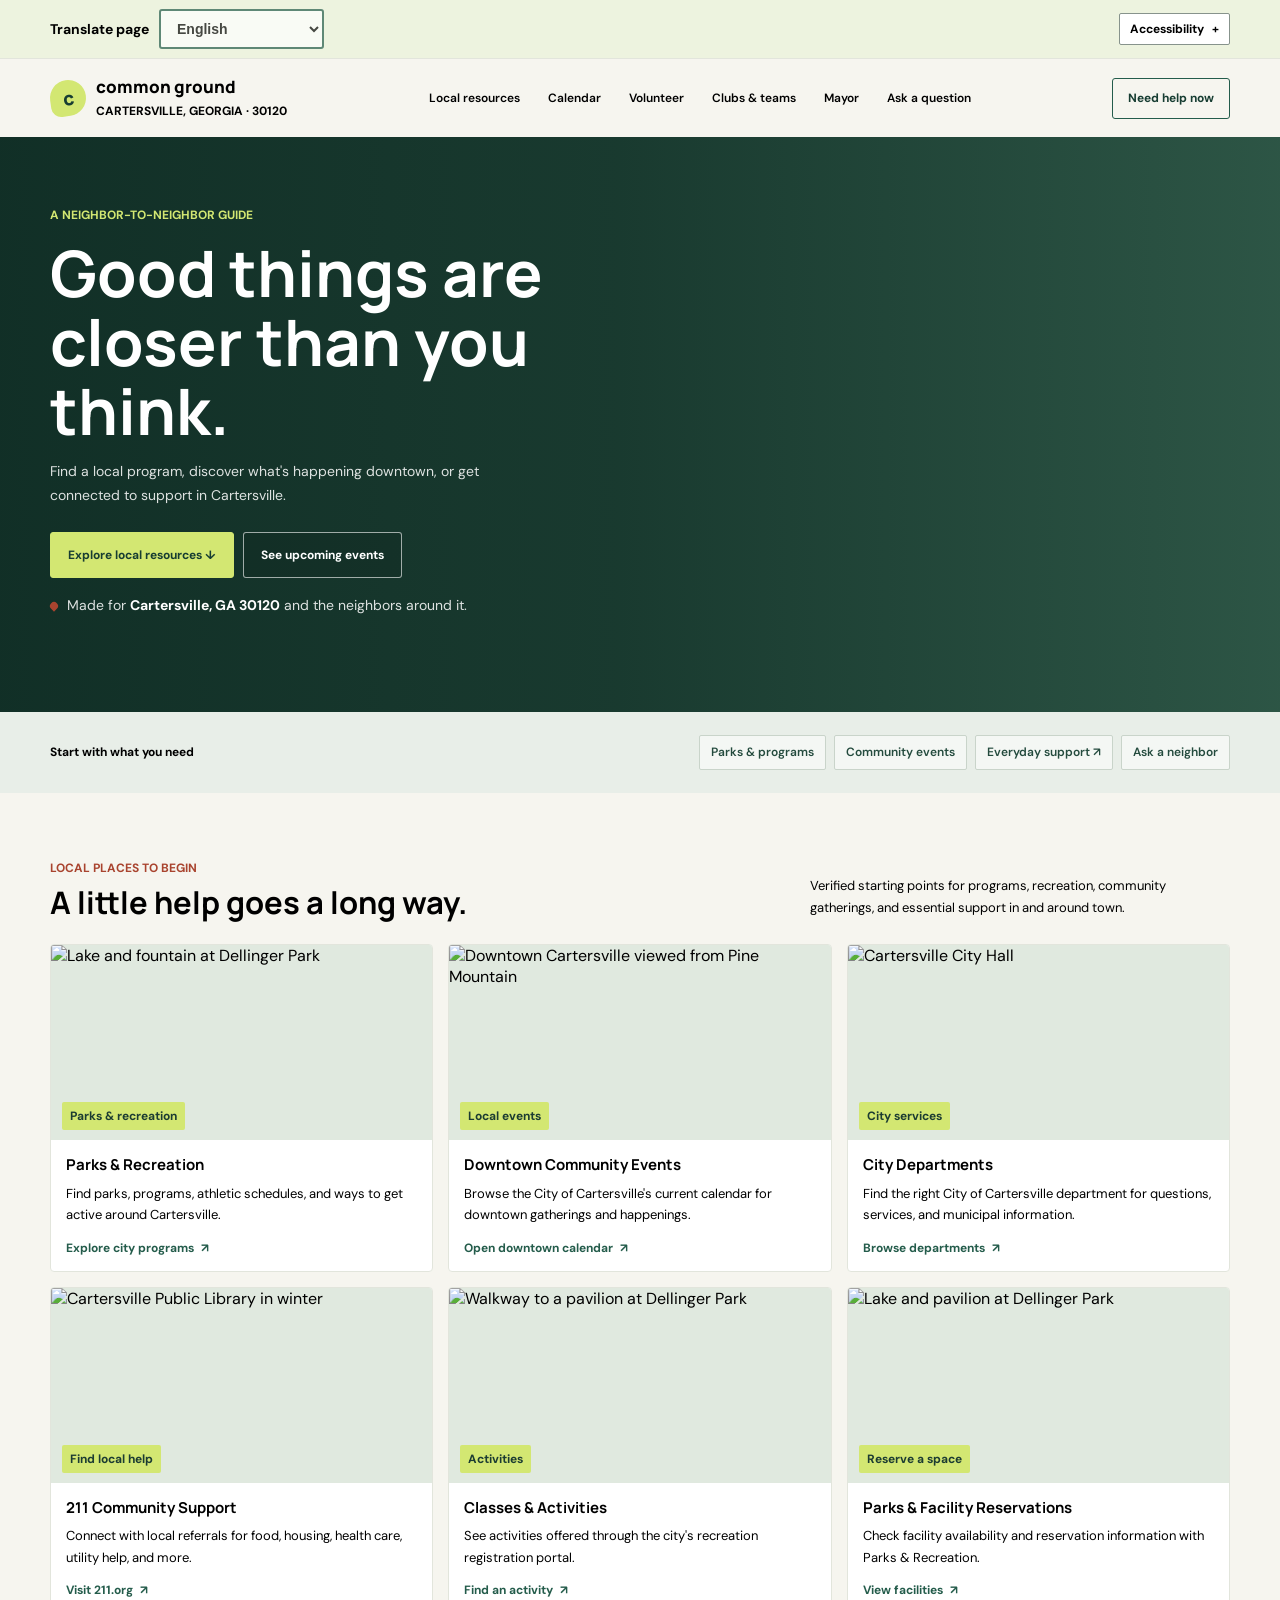
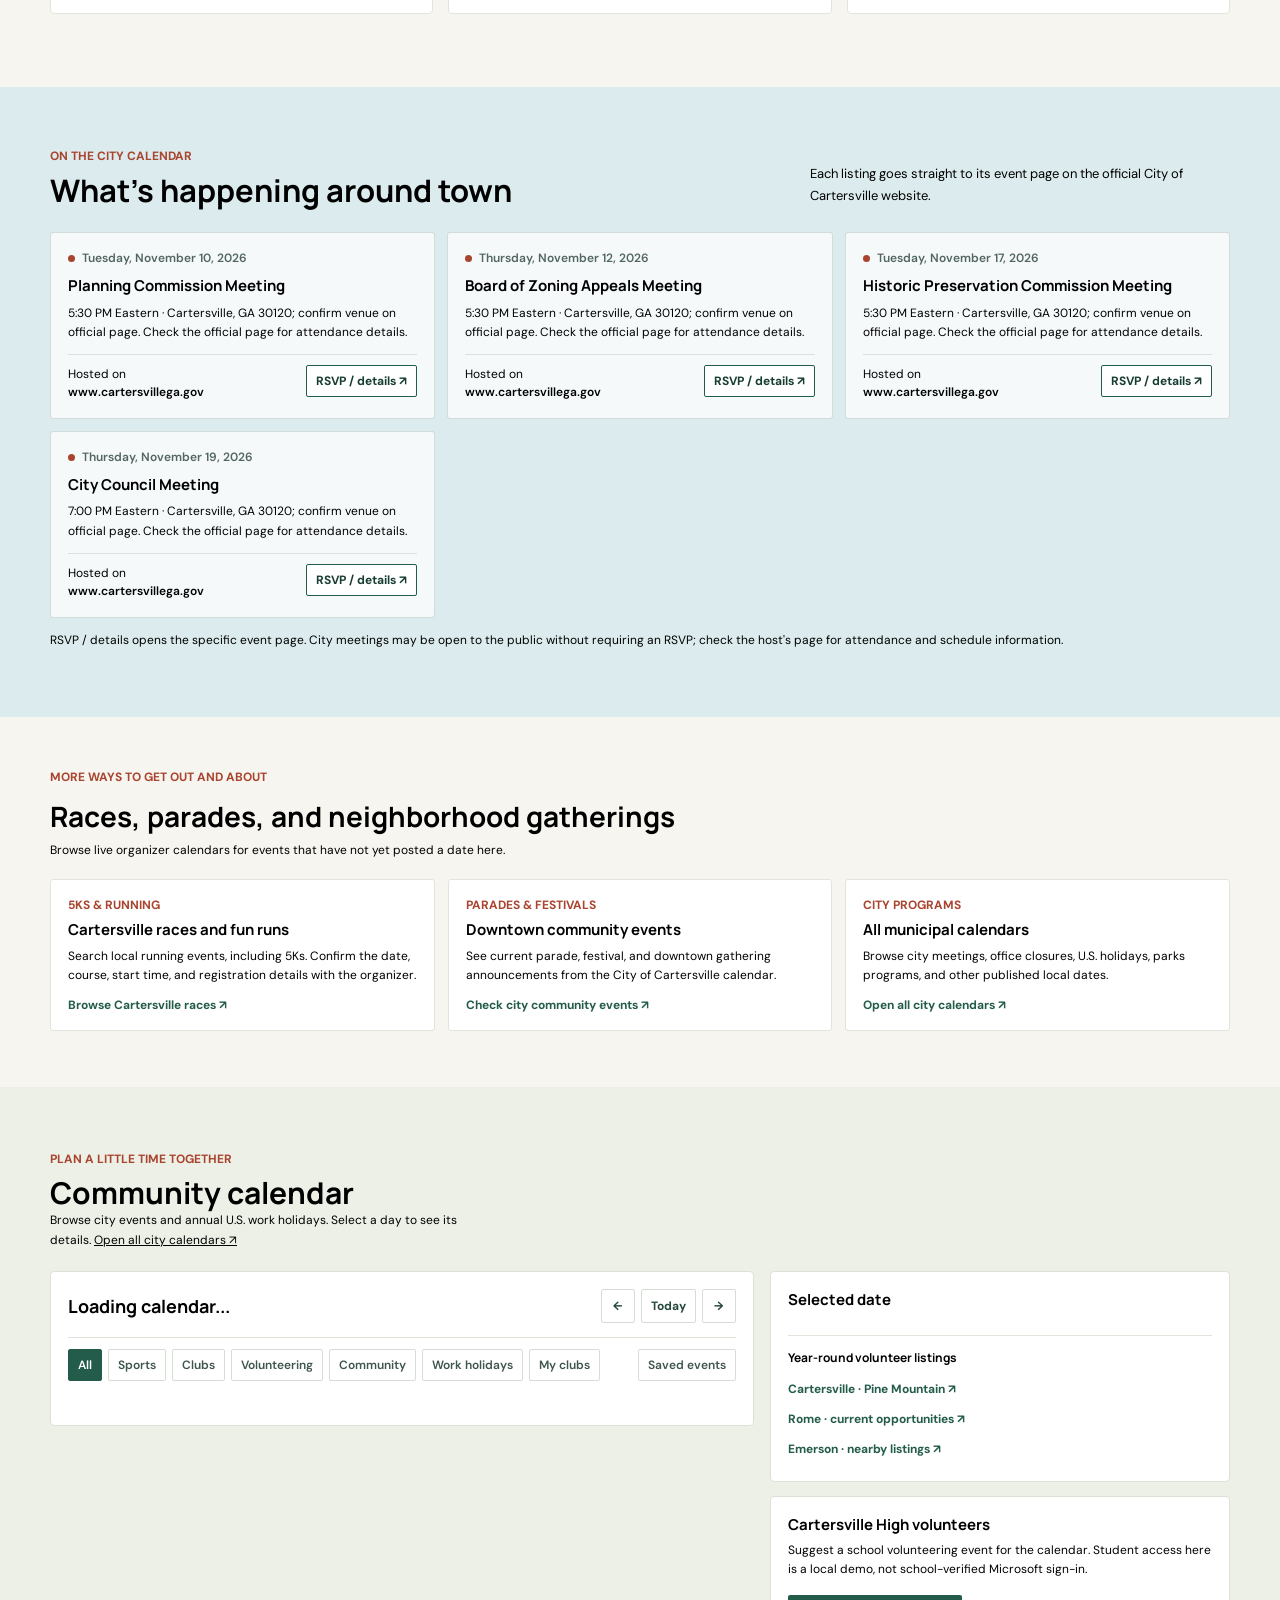
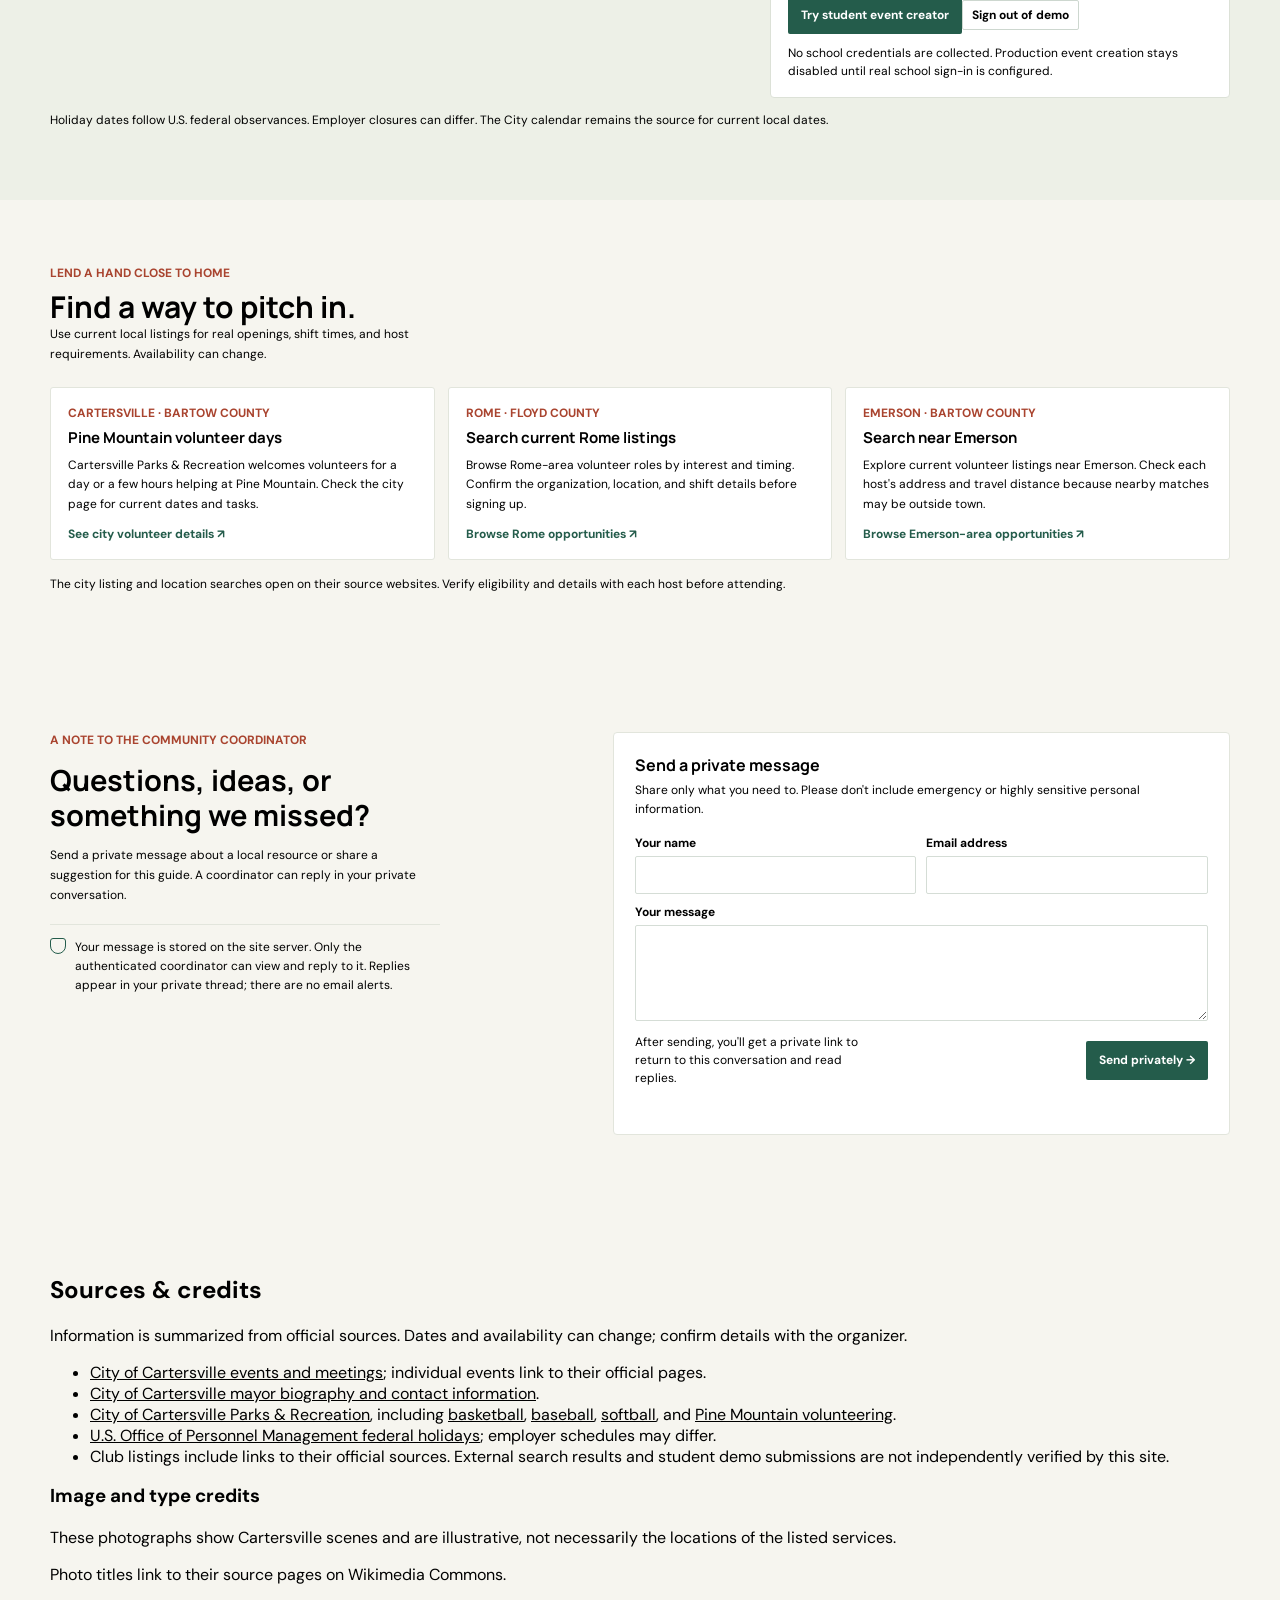
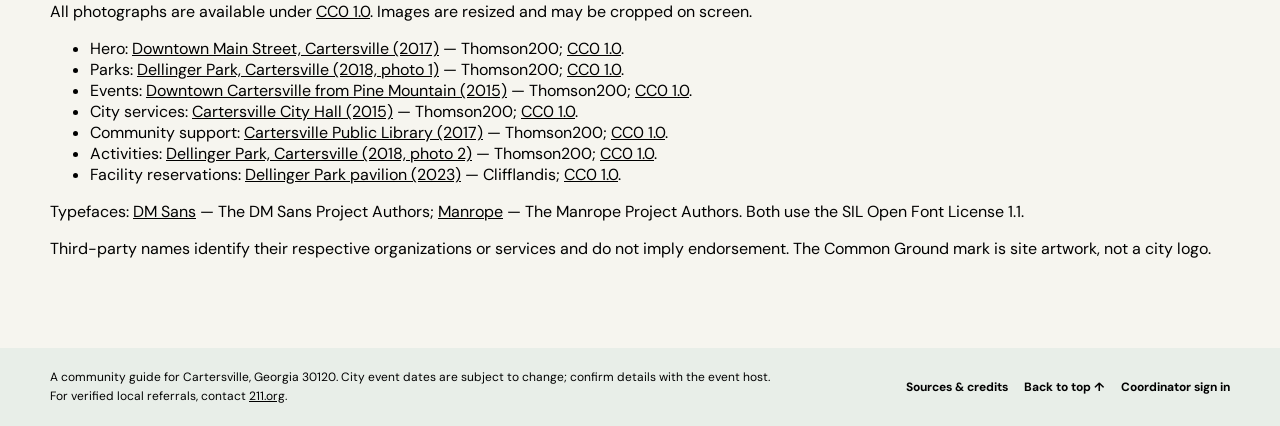
==== public/index.html @ 574673c5 "uploaded all initial project files" ====
<!doctype html>
<html lang="en">
<head>
  <meta charset="utf-8">
  <meta name="viewport" content="width=device-width, initial-scale=1">
  <meta name="theme-color" content="#f6f5ef">
  <meta name="description" content="A neighbor-to-neighbor guide to events, parks, programs, and community support in Cartersville, Georgia.">
  <title>Common Ground | Cartersville, Georgia</title>
  <link rel="preconnect" href="https://fonts.googleapis.com">
  <link rel="preconnect" href="https://fonts.gstatic.com" crossorigin>
  <link href="https://fonts.googleapis.com/css2?family=DM+Sans:wght@400;500;600;700&family=Manrope:wght@400;500;600;700;800&display=swap" rel="stylesheet">
  <style>
    :root{--ink:#000;--muted:#000;--paper:#f6f5ef;--white:#fff;--line:#e2e5dc;--green:#245c4b;--green-dark:#173d32;--lime:#d3e772;--coral:#a9442f;--blue:#dcebed;--body:"DM Sans",sans-serif;--display:"Manrope",sans-serif;--content:1180px;color:var(--ink);background:var(--paper);font-family:var(--body);font-synthesis:none;text-rendering:optimizeLegibility}
    *,*::before,*::after{box-sizing:border-box}html{scroll-behavior:smooth}body{min-width:320px;margin:0}button,input,textarea{font:inherit}a{color:inherit}button:focus-visible,a:focus-visible,input:focus-visible,textarea:focus-visible{outline:3px solid var(--coral);outline-offset:3px}.wrap{width:min(var(--content),calc(100% - 48px));margin-inline:auto}.skip{position:absolute;z-index:20;top:8px;left:8px;padding:10px 14px;transform:translateY(-160%);background:#fff}.skip:focus{transform:translateY(0)}
    .site-header{position:relative;z-index:5;background:var(--paper)}.header-inner{display:flex;align-items:center;justify-content:space-between;min-height:78px;gap:26px}.brand{display:inline-flex;align-items:center;gap:10px;text-decoration:none;flex:0 0 auto}.brand-mark{display:grid;width:36px;aspect-ratio:1;place-items:center;border-radius:50% 50% 50% 10px;color:var(--green-dark);background:var(--lime);font-family:var(--display);font-size:19px;font-weight:800;transform:rotate(-8deg)}.brand-name{font-family:var(--display);font-size:17px;font-weight:800;line-height:1}.brand-place{display:block;margin-top:5px;color:var(--muted);font-size:10px;font-weight:700;letter-spacing:.08em;text-transform:uppercase}.main-nav{display:flex;align-items:center;gap:28px}.main-nav a{font-size:12px;font-weight:600;text-decoration:none}.main-nav a:hover{color:var(--green)}.header-action{display:inline-flex;align-items:center;justify-content:center;min-height:41px;padding:0 15px;border:1px solid var(--green);border-radius:3px;color:var(--green-dark);font-size:11px;font-weight:700;text-decoration:none;white-space:nowrap}.header-action:hover{color:white;background:var(--green)}.menu-toggle{display:none}
    .utility-bar{position:relative;z-index:8;border-bottom:1px solid var(--line);background:#fff}.utility-inner{display:flex;align-items:center;justify-content:flex-end;gap:16px;min-height:44px}.language-picker{display:flex;align-items:center;gap:8px;color:var(--ink);font-size:12px;font-weight:700}.language-picker select{min-height:32px;padding:0 9px;border:1px solid #87938c;border-radius:2px;color:var(--ink);background:#fff;font-size:12px}.language-status{position:absolute;width:1px;height:1px;padding:0;margin:-1px;overflow:hidden;clip:rect(0,0,0,0);white-space:nowrap;border:0}.accessibility-menu{position:relative}.accessibility-menu summary{display:flex;min-height:32px;align-items:center;padding:0 10px;border:1px solid #87938c;border-radius:2px;color:var(--ink);background:#fff;font-size:12px;font-weight:700;cursor:pointer;list-style:none}.accessibility-menu summary::-webkit-details-marker{display:none}.accessibility-menu summary::after{margin-left:8px;content:"+"}.accessibility-menu[open] summary::after{content:"−"}.accessibility-panel{position:absolute;top:calc(100% + 7px);right:0;z-index:10;width:min(290px,calc(100vw - 36px));padding:14px;border:1px solid #7d8981;border-radius:3px;background:#fff;box-shadow:0 10px 24px rgba(0,0,0,.18)}.accessibility-panel h2{margin:0 0 10px;font-family:var(--display);font-size:16px}.accessibility-panel label{display:flex;align-items:center;gap:9px;padding:8px 0;color:#000;font-size:13px}.accessibility-panel input{width:18px;height:18px;accent-color:var(--green)}.accessibility-reset{min-height:34px;margin-top:8px;padding:0 10px;border:1px solid var(--green);border-radius:2px;color:var(--green-dark);background:#fff;font-size:12px;font-weight:700;cursor:pointer}.utility-status{margin:8px 0 0;color:#000;font-size:11px}
    .hero{position:relative;display:flex;align-items:center;min-height:530px;overflow:hidden;color:white;background:#315b4a url("/images/downtown.jpg") center 47%/cover}.hero::before{position:absolute;inset:0;background:linear-gradient(90deg,rgba(14,43,35,.91),rgba(14,43,35,.69) 48%,rgba(14,43,35,.12));content:""}.hero-inner{position:relative;z-index:1;width:min(var(--content),calc(100% - 48px));margin-inline:auto;padding-block:70px}.hero-copy{max-width:660px;animation:rise .7s ease-out both}.eyebrow{margin:0 0 15px;color:var(--coral);font-size:10px;font-weight:700;letter-spacing:.13em;text-transform:uppercase}.hero .eyebrow{color:var(--lime)}h1,h2,h3,p{margin-top:0}.hero h1{max-width:640px;margin-bottom:15px;font-family:var(--display);font-size:clamp(42px,5vw,64px);font-weight:700;line-height:1.08}.hero-copy>p:not(.eyebrow){max-width:490px;margin-bottom:24px;color:rgba(255,255,255,.86);font-size:14px;line-height:1.7}.hero-actions{display:flex;flex-wrap:wrap;gap:9px}.hero-link{display:inline-flex;align-items:center;justify-content:center;min-height:46px;padding:0 17px;border:1px solid var(--lime);border-radius:3px;color:var(--green-dark);background:var(--lime);font-size:11px;font-weight:700;text-decoration:none}.hero-link:hover{background:#e0f294}.hero-link.secondary{border-color:rgba(255,255,255,.6);color:white;background:rgba(0,0,0,.08)}.hero-link.secondary:hover{background:rgba(255,255,255,.14)}.hero-location{display:flex;align-items:center;gap:9px;margin:16px 0 0;color:rgba(255,255,255,.8);font-size:10px}.hero-location strong{color:white}.pin{width:8px;height:8px;border-radius:50% 50% 50% 0;background:var(--coral);transform:rotate(-45deg)}
    .quick{padding-block:23px;background:#e8eee8}.quick-inner{display:flex;align-items:center;justify-content:space-between;gap:18px}.quick-label{margin:0;color:#3a5149;font-size:11px;font-weight:700}.quick-links{display:flex;flex-wrap:wrap;gap:8px}.quick-links a{display:inline-flex;align-items:center;min-height:35px;padding:0 11px;border:1px solid #c9d4ca;border-radius:2px;color:#244b3e;background:rgba(255,255,255,.54);font-size:10px;font-weight:600;text-decoration:none}.quick-links a:hover{border-color:var(--green);background:white}
    .section{padding-block:67px 73px;scroll-margin-top:20px}.section-heading{display:flex;align-items:end;justify-content:space-between;gap:22px;margin-bottom:23px}.section-heading .eyebrow{margin-bottom:8px}.section-heading h2{margin-bottom:0;font-family:var(--display);font-size:31px;font-weight:700;line-height:1.2}.section-intro{max-width:420px;margin:0 0 2px;color:var(--muted);font-size:11px;line-height:1.7}.resource-grid{display:grid;grid-template-columns:repeat(3,minmax(0,1fr));gap:15px}.resource-card{display:flex;min-width:0;flex-direction:column;overflow:hidden;border:1px solid var(--line);border-radius:4px;background:white;animation:rise .42s ease-out both;transition:transform .18s ease,box-shadow .18s ease}.resource-card:hover{transform:translateY(-3px);box-shadow:0 10px 24px rgba(29,53,44,.08)}.card-image{position:relative;aspect-ratio:1.95;overflow:hidden;background:#e0e9df}.card-image img{display:block;width:100%;height:100%;object-fit:cover;transition:transform .35s ease}.resource-card:hover .card-image img{transform:scale(1.035)}.category{position:absolute;bottom:10px;left:11px;padding:6px 8px;border-radius:2px;color:#1c3c32;background:var(--lime);font-size:9px;font-weight:700}.card-body{display:flex;flex:1;flex-direction:column;padding:15px}.card-title{margin:0 0 7px;font-family:var(--display);font-size:15px;font-weight:700;line-height:1.35}.card-description{min-height:39px;margin:0 0 14px;color:#5b6b64;font-size:10px;line-height:1.65}.card-link{display:inline-flex;align-items:center;gap:7px;align-self:flex-start;margin-top:auto;padding:0;border:0;color:var(--green);background:transparent;font-size:10px;font-weight:700;text-decoration:none;cursor:pointer}.card-link:hover{color:var(--coral);text-decoration:underline}
    .events{padding-block:61px 67px;background:var(--blue);scroll-margin-top:20px}.event-list{display:grid;grid-template-columns:repeat(3,minmax(0,1fr));gap:12px}.event-card{display:flex;min-width:0;flex-direction:column;padding:17px;border:1px solid rgba(32,71,59,.16);border-radius:3px;background:rgba(255,255,255,.7)}.event-date{display:flex;align-items:center;gap:7px;margin-bottom:10px;color:#52665f;font-size:9px;font-weight:600}.event-date::before{width:7px;height:7px;flex:0 0 7px;border-radius:50%;background:var(--coral);content:""}.event-title{margin:0 0 7px;font-family:var(--display);font-size:15px;font-weight:700;line-height:1.35}.event-description{min-height:34px;margin:0 0 12px;color:#5b6b64;font-size:10px;line-height:1.6}.event-action{display:flex;align-items:flex-start;justify-content:space-between;gap:8px;margin-top:auto;padding-top:10px;border-top:1px solid rgba(32,71,59,.13)}.event-host{min-width:0;overflow-wrap:anywhere;color:#62726c;font-size:8px;line-height:1.5}.event-host strong{display:block;color:#455a51;font-size:9px;font-weight:600}.rsvp-link{display:inline-flex;align-items:center;justify-content:center;min-height:32px;flex:0 0 auto;padding:0 9px;border:1px solid var(--green);border-radius:2px;color:var(--green-dark);background:white;font-size:9px;font-weight:700;text-decoration:none}.rsvp-link:hover{color:white;background:var(--green)}.event-note{margin:13px 0 0;color:#556b63;font-size:9px;line-height:1.6}
    .connect{padding-block:66px 72px;scroll-margin-top:20px}.connect-inner{display:grid;grid-template-columns:.9fr 1.1fr;gap:58px;align-items:start}.connect-heading h2{max-width:410px;margin:0 0 12px;font-family:var(--display);font-size:29px;line-height:1.2}.connect-heading>p:not(.eyebrow){max-width:390px;margin-bottom:18px;color:var(--muted);font-size:11px;line-height:1.7}.privacy-note{display:flex;align-items:flex-start;gap:9px;max-width:390px;padding-top:13px;border-top:1px solid var(--line);color:#53665e;font-size:9px;line-height:1.6}.privacy-mark{width:16px;height:16px;flex:0 0 16px;border:1.5px solid var(--green);border-radius:3px 3px 8px 8px}.contact-panel{padding:21px;border:1px solid var(--line);border-radius:4px;background:white}.contact-panel h3{margin-bottom:5px;font-family:var(--display);font-size:16px}.panel-intro{margin-bottom:16px;color:var(--muted);font-size:10px;line-height:1.6}.form-grid{display:grid;grid-template-columns:1fr 1fr;gap:10px}.field{display:grid;gap:5px;min-width:0}.field.full{grid-column:1/-1}.field label{color:#3c5149;font-size:9px;font-weight:700}.field input,.field textarea{width:100%;min-width:0;border:1px solid #d5ddd6;border-radius:2px;color:var(--ink);background:white;font-size:11px}.field input{min-height:38px;padding:0 9px}.field textarea{min-height:96px;padding:9px;resize:vertical}.form-bottom{display:flex;align-items:center;justify-content:space-between;gap:11px;margin-top:12px}.form-small{max-width:240px;margin:0;color:var(--muted);font-size:8px;line-height:1.5}.submit-button{display:inline-flex;align-items:center;justify-content:center;min-height:39px;padding:0 13px;border:0;border-radius:2px;color:white;background:var(--green);font-size:10px;font-weight:700;cursor:pointer}.submit-button:hover{background:var(--green-dark)}.submit-button:disabled{cursor:wait;opacity:.65}.form-status{min-height:17px;margin:9px 0 0;color:var(--green-dark);font-size:10px;line-height:1.5}.form-status.error{color:#a3392b}.honeypot{position:absolute;left:-10000px;width:1px;height:1px;overflow:hidden}.thread-panel{margin-top:14px;padding-top:12px;border-top:1px solid var(--line)}.thread-panel h4{margin:0 0 9px;font-family:var(--display);font-size:12px}.thread-messages{display:grid;gap:7px;max-height:230px;overflow:auto;margin-bottom:10px}.thread-message{padding:8px 9px;border-radius:3px;color:#30453c;background:#f1f4ec;font-size:10px;line-height:1.6;white-space:pre-wrap;overflow-wrap:anywhere}.thread-message.coordinator{background:#e6f0f0}.thread-message strong{display:block;margin-bottom:2px;font-size:8px}.thread-reply-form{display:grid;grid-template-columns:1fr auto;gap:7px}.thread-reply-form textarea{min-height:49px;padding:8px;border:1px solid #d5ddd6;border-radius:2px;font-size:10px;resize:vertical}.thread-reply-form button,.inbox-reply button{padding:0 11px;border:0;border-radius:2px;color:white;background:var(--green);font-size:9px;font-weight:700;cursor:pointer}.thread-hint{margin:6px 0 0;color:var(--muted);font-size:8px;line-height:1.5}
    .site-footer{padding-block:20px;background:#e8eee8}.footer-inner{display:flex;align-items:center;justify-content:space-between;gap:18px}.footer-note{margin:0;color:#63716b;font-size:8px;line-height:1.6}.footer-links{display:flex;gap:16px;white-space:nowrap}.footer-links button,.footer-links a{padding:0;border:0;color:#455a51;background:transparent;font-size:9px;font-weight:700;text-decoration:none;cursor:pointer}.footer-links button:hover,.footer-links a:hover{text-decoration:underline}
    dialog{width:min(440px,calc(100% - 32px));padding:0;border:1px solid var(--line);border-radius:4px;color:var(--ink);background:white;box-shadow:0 18px 60px rgba(13,36,29,.28)}dialog::backdrop{background:rgba(17,35,29,.62)}.dialog-inner{padding:21px}.dialog-head{display:flex;justify-content:space-between;gap:14px;margin-bottom:17px}.dialog-head h2{margin:0;font-family:var(--display);font-size:19px}.dialog-close{width:33px;height:33px;border:1px solid var(--line);border-radius:2px;color:var(--ink);background:white;font-size:18px;cursor:pointer}.inbox-note{color:var(--muted);font-size:9px;line-height:1.6}.inbox-list{display:grid;gap:9px;max-height:55vh;overflow:auto}.inbox-item{padding:11px;border:1px solid var(--line);border-radius:3px}.inbox-item h3{margin:0 0 3px;font-family:var(--display);font-size:12px}.inbox-email,.inbox-date{margin:0 0 7px;color:var(--muted);font-size:8px}.inbox-thread{display:grid;gap:5px;margin:8px 0}.inbox-reply{display:grid;gap:7px}.inbox-reply textarea{min-height:54px;padding:7px;border:1px solid #d5ddd6;border-radius:2px;font-size:10px;resize:vertical}.inbox-reply button{justify-self:start;min-height:30px}.inbox-empty{color:var(--muted);font-size:10px}.coordinator-explainer{margin:0 0 12px;color:var(--muted);font-size:9px;line-height:1.6}
    @keyframes rise{from{opacity:0;transform:translateY(12px)}to{opacity:1;transform:translateY(0)}}@media(prefers-reduced-motion:reduce){*,*::before,*::after{scroll-behavior:auto!important;animation-duration:.01ms!important;animation-iteration-count:1!important;transition-duration:.01ms!important}}
    @media(max-width:850px){.header-inner{position:relative;gap:10px}.menu-toggle{display:inline-flex;align-items:center;justify-content:center;width:38px;height:38px;border:1px solid var(--line);border-radius:3px;color:var(--ink);background:transparent;font-size:20px;cursor:pointer}.main-nav{position:absolute;z-index:6;top:78px;right:0;left:auto;display:none;width:min(340px,calc(100vw - 48px));align-items:stretch;flex-direction:column;gap:0;padding:8px 14px;border:1px solid var(--line);background:var(--paper);box-shadow:0 12px 15px rgba(28,48,44,.12)}.main-nav.is-open{display:flex}.main-nav a{padding:10px 3px;border-bottom:1px solid var(--line);font-size:12px}.resource-grid{grid-template-columns:repeat(2,minmax(0,1fr))}.event-list{grid-template-columns:1fr}.event-description{min-height:0}.connect-inner{gap:32px}}
    @media(max-width:650px){.main-nav{width:auto}}
    .hero-link,.submit-button{font-size:12px}
    @media(max-width:650px){.wrap,.hero-inner{width:min(100% - 36px,var(--content))}.header-inner{min-height:68px;gap:10px}.header-action{min-height:37px;padding-inline:9px;font-size:9px}.menu-toggle{display:inline-flex;align-items:center;justify-content:center;width:38px;height:38px;border:1px solid var(--line);border-radius:3px;color:var(--ink);background:transparent;font-size:18px;cursor:pointer}.main-nav{position:absolute;top:68px;right:0;left:0;display:none;align-items:stretch;gap:0;padding:7px 18px 14px;border-top:1px solid var(--line);background:var(--paper);box-shadow:0 12px 15px rgba(28,48,44,.08)}.main-nav.is-open{display:flex;flex-direction:column}.main-nav a{padding:12px 3px;border-bottom:1px solid var(--line)}.hero{min-height:530px;background-position:58% center}.hero-inner{padding-block:58px}.hero h1{font-size:45px}.hero-copy>p:not(.eyebrow){font-size:12px}.quick-inner{align-items:flex-start;flex-direction:column;gap:11px}.quick-links{gap:6px}.quick-links a{min-height:32px;padding-inline:8px;font-size:9px}.section{padding-block:50px 55px}.section-heading{align-items:flex-start;flex-direction:column;gap:9px}.section-heading h2{font-size:28px}.resource-grid{grid-template-columns:1fr;gap:11px}.card-image{aspect-ratio:2.2}.card-description{min-height:0}.events{padding-block:48px 52px}.connect-inner{grid-template-columns:1fr;gap:23px}.connect-heading h2{font-size:26px}.contact-panel{padding:16px}.footer-inner{align-items:flex-start;flex-direction:column}}
    @media(max-width:390px){.hero h1{font-size:39px}.hero-link{min-height:42px;padding-inline:12px;font-size:10px}.form-grid{grid-template-columns:1fr}.field.full{grid-column:auto}.form-bottom{align-items:flex-start;flex-direction:column}.submit-button{align-self:flex-end}}
    *{letter-spacing:0!important}html{-webkit-text-size-adjust:100%;text-size-adjust:100%}body{overflow-wrap:break-word}.skip:focus-visible{outline:3px solid var(--lime);outline-offset:2px}.menu-toggle{touch-action:manipulation}.calendar-day,.club-filter,.calendar-filter,.favorite-club,.rsvp-link,.submit-button{touch-action:manipulation}
    button:focus-visible,a:focus-visible,input:focus-visible,textarea:focus-visible{outline:2px solid #fff;outline-offset:2px;box-shadow:0 0 0 5px var(--green-dark)}
    .hero h1{font-size:64px}
    .section-intro{font-size:12px}
    .card-description,.event-description{font-size:11px}
    .card-link{font-size:11px}
    .category,.event-date{font-size:10px}
    .event-host{font-size:10px}
    .event-host strong{font-size:10px}
    .rsvp-link{font-size:10px}
    .event-note{font-size:10px}
    .connect-heading>p:not(.eyebrow){font-size:12px}
    .privacy-note,.panel-intro{font-size:11px}
    .field label{font-size:11px}
    .field input,.field textarea,.thread-reply-form textarea{font-size:12px}
    .form-small,.thread-hint,.inbox-note{font-size:10px}
    .form-status,.thread-message{font-size:11px}
    .thread-message strong{font-size:10px}
    .footer-note,.footer-links button,.footer-links a{font-size:10px}
    .inbox-email,.inbox-date{font-size:10px}
    @media(max-width:650px){.hero h1{font-size:45px}}
    @media(max-width:390px){.hero h1{font-size:39px}}
    @media(max-width:360px){.header-inner{gap:4px}.brand{gap:6px}.brand-name{font-size:14px}.brand-place{display:none}.header-action{width:38px;min-height:36px;padding:0;font-size:0}.header-action::after{content:"211";font-size:12px}.header-inner>div{gap:5px!important}.menu-toggle{width:36px;height:36px}}
    .calendar-section{padding-block:64px 70px;background:#edf0e7;scroll-margin-top:20px}
    .calendar-heading{display:flex;align-items:end;justify-content:space-between;gap:24px;margin-bottom:20px}
    .calendar-heading h2,.volunteer-heading h2{margin:0;font-family:var(--display);font-size:30px;line-height:1.2}
    .calendar-heading .eyebrow,.volunteer-heading .eyebrow{margin-bottom:8px}
    .calendar-heading p:last-child,.volunteer-heading p:last-child{max-width:440px;margin:0;color:var(--muted);font-size:12px;line-height:1.65}
    .calendar-layout{display:grid;grid-template-columns:minmax(0,1.3fr) minmax(280px,.85fr);gap:16px;align-items:start}
    .calendar-tool,.calendar-day-panel,.student-tool{min-width:0;padding:17px;border:1px solid #dce1d7;border-radius:4px;background:#fff}
    .calendar-toolbar{display:flex;align-items:center;justify-content:space-between;gap:10px;margin-bottom:14px}
    .calendar-toolbar h3{margin:0;font-family:var(--display);font-size:18px}
    .calendar-toolbar-actions{display:flex;align-items:center;gap:6px}
    .calendar-icon-button,.calendar-today-button{display:inline-flex;align-items:center;justify-content:center;min-height:34px;min-width:34px;padding:0 9px;border:1px solid #d6ddd5;border-radius:2px;color:#26483c;background:#fff;font-size:11px;font-weight:700;cursor:pointer}
    .calendar-today-button:hover,.calendar-icon-button:hover{border-color:var(--green);background:#f1f5ed}
    .calendar-week{display:grid;grid-template-columns:repeat(7,minmax(0,1fr))}
    .calendar-weekdays{margin-bottom:4px;color:#566a61;text-align:center}
    .calendar-weekdays span{padding:7px 2px;font-size:10px;font-weight:700}
    .calendar-day{position:relative;display:flex;min-width:0;min-height:59px;flex-direction:column;align-items:center;justify-content:flex-start;gap:6px;margin:1px;padding:7px 2px 5px;border:1px solid transparent;border-radius:2px;color:#243b33;background:#fff;font-size:11px;cursor:pointer}
    .calendar-day:hover{border-color:#b9c9b8;background:#f5f8f2}
    .calendar-day[aria-pressed="true"]{border-color:var(--green);color:white;background:var(--green)}
    .calendar-day.outside-month{color:#87928d}
    .calendar-day.today .calendar-day-number{font-weight:800;text-decoration:underline;text-underline-offset:3px}
    .calendar-day-markers{display:flex;min-height:6px;align-items:center;justify-content:center;gap:3px}
    .calendar-day-markers i{width:5px;height:5px;border-radius:50%;background:var(--coral)}
    .calendar-day-markers .marker-holiday{background:#79923c}
    .calendar-day-markers .marker-sport{background:#477a9a}
    .calendar-day-markers .marker-club{background:#a86742}
    .calendar-day-markers .marker-volunteer{background:#477a9a}
    .calendar-day[aria-pressed="true"] .calendar-day-markers i{background:#fff}
    .calendar-toolbar-lower{display:flex;align-items:center;justify-content:space-between;gap:12px;margin-top:12px;padding-top:11px;border-top:1px solid var(--line)}
    .calendar-filters{display:flex;flex-wrap:wrap;gap:6px}
    .calendar-filter,.calendar-saved-toggle{min-height:32px;padding:0 9px;border:1px solid #d6ddd5;border-radius:2px;color:#3e554b;background:#fff;font-size:10px;font-weight:600;cursor:pointer}
    .calendar-filter[aria-pressed="true"],.calendar-saved-toggle[aria-pressed="true"]{border-color:var(--green);color:#fff;background:var(--green)}
    .calendar-saved-toggle{white-space:nowrap}
    .calendar-day-panel h3{margin:0 0 12px;font-family:var(--display);font-size:15px;line-height:1.4}
    .calendar-day-events{display:grid;gap:9px}
    .calendar-empty{margin:0;padding:12px 0;color:var(--muted);font-size:11px;line-height:1.6}
    .calendar-event-card{padding:11px;border-left:3px solid var(--green);background:#f5f7f1}
    .calendar-event-card.sport{border-left-color:#477a9a}
    .calendar-event-card.club{border-left-color:#a86742}
    .calendar-event-card.volunteer{border-left-color:#477a9a}
    .calendar-event-card.holiday{border-left-color:#79923c}
    .calendar-event-top{display:flex;align-items:flex-start;justify-content:space-between;gap:8px}
    .calendar-event-top h4{margin:0;font-family:var(--display);font-size:12px;line-height:1.45}
    .calendar-category{flex:0 0 auto;color:#52675e;font-size:9px;font-weight:700}
    .calendar-event-meta,.calendar-event-description{margin:6px 0 0;color:#53645d;font-size:10px;line-height:1.55;overflow-wrap:anywhere}
    .calendar-event-actions{display:flex;flex-wrap:wrap;align-items:center;gap:7px;margin-top:9px}
    .calendar-rsvp-link,.calendar-bookmark,.calendar-manage{display:inline-flex;align-items:center;justify-content:center;min-height:30px;padding:0 9px;border:1px solid var(--green);border-radius:2px;color:var(--green-dark);background:#fff;font-size:10px;font-weight:700;text-decoration:none;cursor:pointer}
    .calendar-rsvp-link{color:#fff;background:var(--green)}
    .calendar-rsvp-link:hover{background:var(--green-dark)}
    .calendar-bookmark[aria-pressed="true"]{border-color:#bc6149;color:#9e4936}
    .calendar-manage{border-color:#cdd7cf;color:#53645d;font-size:9px}
    .calendar-complete{color:#53645d;font-size:9px;font-weight:700}
    .calendar-status,.student-note{min-height:17px;margin:10px 0 0;color:#53645d;font-size:10px;line-height:1.5}
    .calendar-status.error,.student-note.error{color:#a3392b}
    .calendar-opportunities{margin-top:13px;padding-top:13px;border-top:1px solid var(--line)}
    .calendar-opportunities h4{margin:0 0 8px;font-family:var(--display);font-size:12px}
    .calendar-opportunities a{display:block;padding:7px 0;color:var(--green);font-size:10px;font-weight:700;text-decoration:none}
    .calendar-opportunities a:hover{text-decoration:underline}
    .student-tool{margin-top:14px}
    .student-tool h3{margin:0 0 6px;font-family:var(--display);font-size:15px}
    .demo-warning{color:#8e4937}
    .student-tool .field{margin-bottom:9px}
    .student-tool .field.full{grid-column:auto}
    .student-tool .field textarea{min-height:82px}
    .student-tool .form-bottom{align-items:flex-start;flex-direction:column}
    .student-tool .submit-button{align-self:flex-end}
    .volunteer-section{padding-block:65px 72px;scroll-margin-top:20px}
    .volunteer-grid{display:grid;grid-template-columns:repeat(3,minmax(0,1fr));gap:13px;margin-top:22px}
    .volunteer-card{display:flex;min-width:0;flex-direction:column;padding:17px;border:1px solid var(--line);border-radius:3px;background:#fff}
    .volunteer-city{margin:0 0 7px;color:var(--coral);font-size:10px;font-weight:700;text-transform:uppercase}
    .volunteer-card h3{margin:0 0 8px;font-family:var(--display);font-size:15px;line-height:1.35}
    .volunteer-card p:not(.volunteer-city){margin:0 0 12px;color:#5b6b64;font-size:11px;line-height:1.6}
    .volunteer-card a{display:inline-flex;align-items:center;gap:6px;align-self:flex-start;margin-top:auto;color:var(--green);font-size:11px;font-weight:700;text-decoration:none}
    .volunteer-card a:hover{text-decoration:underline}
    .volunteer-caveat{margin:15px 0 0;color:var(--muted);font-size:10px;line-height:1.6}
    .rsvp-dialog{width:min(410px,calc(100% - 32px));padding:0;border:1px solid var(--line);border-radius:4px;background:white;box-shadow:0 18px 60px rgba(13,36,29,.28)}
    .rsvp-dialog::backdrop{background:rgba(17,35,29,.62)}
    .rsvp-dialog-inner{padding:20px}
    .rsvp-dialog-header{display:flex;align-items:flex-start;justify-content:space-between;gap:12px;margin-bottom:14px}
    .rsvp-dialog-header h2{margin:0;font-family:var(--display);font-size:19px}
    .rsvp-dialog-header p{margin:5px 0 0;color:var(--muted);font-size:10px}
    @media(max-width:850px){.calendar-layout{grid-template-columns:1fr}.volunteer-grid{grid-template-columns:repeat(2,minmax(0,1fr))}}
    @media(max-width:650px){.calendar-section,.volunteer-section{padding-block:48px 54px}.calendar-heading{align-items:flex-start;flex-direction:column;gap:9px}.calendar-heading h2,.volunteer-heading h2{font-size:27px}.calendar-tool,.calendar-day-panel,.student-tool{padding:12px}.calendar-day{min-height:48px;padding-top:6px;font-size:10px}.calendar-toolbar h3{font-size:16px}.calendar-toolbar-lower{align-items:flex-start;flex-direction:column}.calendar-saved-toggle{align-self:flex-end}.volunteer-grid{grid-template-columns:1fr}.volunteer-card{padding:15px}}
    @media(max-width:360px){.calendar-toolbar{align-items:flex-start;flex-direction:column}.calendar-toolbar-actions{align-self:flex-end}.calendar-weekdays span{font-size:9px}.calendar-day{min-height:42px;margin:0;padding-inline:0}.calendar-filter,.calendar-saved-toggle{padding-inline:7px;font-size:9px}}
    .event-finder{padding-block:52px 56px;scroll-margin-top:20px}
    .event-finder-heading{margin-bottom:18px}
    .event-finder-heading h2{margin:0 0 8px;font-family:var(--display);font-size:28px;line-height:1.2}
    .event-finder-heading p:last-child{margin:0;color:var(--muted);font-size:12px;line-height:1.6}
    .event-finder-grid{display:grid;grid-template-columns:repeat(3,minmax(0,1fr));gap:13px}
    .event-finder-card{display:flex;min-width:0;flex-direction:column;padding:17px;border:1px solid var(--line);border-radius:3px;background:#fff}
    .event-kind{margin-bottom:7px;color:var(--coral);font-size:10px;font-weight:700;text-transform:uppercase}
    .event-finder-card h3{margin:0 0 7px;font-family:var(--display);font-size:15px;line-height:1.35}
    .event-finder-card p{margin:0 0 12px;color:#5b6b64;font-size:11px;line-height:1.6}
    .event-finder-card a{display:inline-flex;align-items:center;gap:6px;align-self:flex-start;margin-top:auto;color:var(--green);font-size:11px;font-weight:700;text-decoration:none}
    .event-finder-card a:hover{text-decoration:underline}
    @media(max-width:850px){.event-finder-grid{grid-template-columns:1fr}}
    @media(max-width:650px){.event-finder{padding-block:42px 45px}.event-finder-heading h2{font-size:25px}.event-finder-card{padding:15px}}
    :root{--coral:#a9442f}
    .brand-place,.eyebrow,.quick-label,.quick-links a,.header-action,.hero-location,.category,.event-date,.event-host,.event-host strong,.rsvp-link,.event-note,.card-link,.connect-heading>p:not(.eyebrow),.privacy-note,.panel-intro,.field label,.form-small,.form-status,.thread-hint,.thread-message,.thread-message strong,.footer-note,.footer-links button,.footer-links a,.inbox-note,.inbox-email,.inbox-date,.inbox-empty,.language-status,.language-picker,.calendar-weekdays span,.calendar-day,.calendar-icon-button,.calendar-today-button,.calendar-filter,.calendar-saved-toggle,.calendar-empty,.calendar-category,.calendar-event-meta,.calendar-event-description,.calendar-rsvp-link,.calendar-bookmark,.calendar-manage,.calendar-complete,.calendar-status,.student-note,.calendar-opportunities a,.volunteer-city,.volunteer-card p:not(.volunteer-city),.volunteer-card a,.volunteer-caveat,.event-kind,.event-finder-card p,.event-finder-card a{font-size:12px}
    .section-intro,.card-description{font-size:13px}
    .event-description,.calendar-category{font-size:12px}
    .calendar-day{font-size:13px}
    .calendar-category{font-size:11px}
    .thread-message strong{font-size:11px}
    @media(max-width:650px){.header-action{width:38px;min-height:38px;padding:0;font-size:0}.header-action::after{content:"211";font-size:12px}.header-inner>div{gap:6px!important}.quick-links a{font-size:12px}}
    .brand-place,.quick-label,.section-intro,.card-description,.event-description,.event-host,.event-host strong,.event-note,.privacy-note,.panel-intro,.field label,.form-small,.form-status,.thread-hint,.thread-message,.footer-note,.footer-links button,.footer-links a,.inbox-note,.inbox-email,.inbox-date,.inbox-empty,.language-status,.language-picker,.calendar-weekdays,.calendar-day:not([aria-pressed="true"]),.calendar-day.outside-month,.calendar-empty,.calendar-category,.calendar-event-meta,.calendar-event-description,.calendar-manage,.calendar-complete,.calendar-status,.student-note,.volunteer-card p:not(.volunteer-city),.volunteer-caveat,.event-finder-heading p:last-child,.event-finder-card p,.calendar-heading p:last-child,.volunteer-heading p:last-child{color:#000!important}
    html.large-text{zoom:1.15}html.high-contrast,html.high-contrast body{color:#000;background:#fff}html.high-contrast body *:not(.hero):not(.page-hero){border-color:#000}html.high-contrast a{color:#0033cc!important;text-decoration:underline!important}html.underline-links a{text-decoration:underline!important}html.reduce-motion *,html.reduce-motion *::before,html.reduce-motion *::after{scroll-behavior:auto!important;animation-duration:.01ms!important;animation-iteration-count:1!important;transition-duration:.01ms!important}
    @media(max-width:390px){.hero-location{font-size:12px}.calendar-day{font-size:12px}}
    @media(max-width:360px){.header-action{font-size:0}}
    .hero-link,.submit-button{font-size:12px}
    @media(max-width:390px){.hero-link{font-size:12px}}
    .utility-bar{background:#edf3df}
    .utility-inner{justify-content:space-between;min-height:58px;gap:14px}
    .language-picker{gap:10px;font-size:14px}
    .language-picker select{min-width:165px;min-height:40px;padding-inline:12px;border:2px solid var(--green);border-radius:3px;font-size:14px;font-weight:600;cursor:pointer}
    .language-picker select:focus-visible{outline:3px solid var(--coral);outline-offset:2px}
    @media(max-width:650px){.utility-inner{justify-content:space-between;flex-wrap:wrap;min-height:58px;gap:8px 12px;padding-block:8px}.language-picker{gap:7px}.language-picker select{min-width:145px;max-width:min(165px,48vw)}}
    .language-status.is-visible{position:static;width:auto;height:auto;max-width:min(390px,42vw);padding:6px 9px;margin:0;overflow:visible;clip:auto;white-space:normal;border-left:3px solid var(--coral);color:#000;font-size:11px;line-height:1.35}
    @media(max-width:650px){.language-status.is-visible{max-width:100%;flex-basis:100%}.utility-inner{position:relative}.accessibility-menu{position:static}.footer-links{flex-wrap:wrap}}
    html.large-text{zoom:1.2}
    html.high-contrast body{color:#000!important;background:#fff!important}
    html.high-contrast body *{color:#000!important;background-color:#fff!important;border-color:#000!important;box-shadow:none!important}
    html.high-contrast .hero,html.high-contrast .page-hero{color:#fff!important;background-color:#000!important}
    html.high-contrast .hero *,html.high-contrast .page-hero *{color:#fff!important;background-color:transparent!important}
    html.high-contrast .hero .hero-link{color:#000!important;background-color:#fff!important}
    html.high-contrast a{color:#0033cc!important;text-decoration:underline!important;text-decoration-thickness:.12em!important;text-underline-offset:.16em}
    html.high-contrast .hero a,html.high-contrast .page-hero a{color:#fff!important}
    html.high-contrast [aria-pressed="true"]{color:#fff!important;background-color:#000!important}
    html.high-contrast :focus-visible{outline:3px solid #ff0!important;outline-offset:3px}
    html.underline-links a{text-decoration:underline!important;text-decoration-thickness:.12em!important;text-underline-offset:.16em}
    html.reduce-motion *,html.reduce-motion *::before,html.reduce-motion *::after{scroll-behavior:auto!important;animation:none!important;transition:none!important}
  </style>
</head>
<body>
  <a class="skip" href="#main">Skip to content</a>
  <div class="utility-bar"><div class="wrap utility-inner"><label class="language-picker" for="page-language">Translate page<select id="page-language" disabled aria-describedby="language-status"><option value="en">English</option></select></label><p class="language-status" id="language-status" role="status" aria-live="polite">Loading translation options...</p><details class="accessibility-menu"><summary>Accessibility</summary><div class="accessibility-panel"><h2>Accessibility settings</h2><label><input type="checkbox" data-accessibility="large-text"> Larger text</label><label><input type="checkbox" data-accessibility="high-contrast"> High contrast</label><label><input type="checkbox" data-accessibility="underline-links"> Underline links</label><label><input type="checkbox" data-accessibility="reduce-motion"> Reduce motion</label><button class="accessibility-reset" type="button" data-accessibility-reset>Reset settings</button><p class="utility-status" data-accessibility-status role="status" aria-live="polite"></p></div></details></div></div>
  <header class="site-header"><div class="wrap header-inner">
    <a class="brand" href="#top" aria-label="Common Ground, Cartersville home"><span class="brand-mark" aria-hidden="true">c</span><span><span class="brand-name">common ground</span><span class="brand-place">Cartersville, Georgia · 30120</span></span></a>
    <nav class="main-nav" id="main-nav" aria-label="Main navigation"><a href="#directory">Local resources</a><a href="#calendar">Calendar</a><a href="#volunteer">Volunteer</a><a href="/clubs">Clubs & teams</a><a href="/mayor">Mayor</a><a href="#connect">Ask a question</a></nav>
    <div style="display:flex;align-items:center;gap:8px"><a class="header-action" href="https://www.211.org/" target="_blank" rel="noopener noreferrer" aria-label="Call 211 or visit 211.org for help">Need help now</a><button class="menu-toggle" id="menu-toggle" type="button" aria-label="Open navigation" aria-expanded="false" aria-controls="main-nav">+</button></div>
  </div></header>
  <main id="main" tabindex="-1">
    <section class="hero" id="top" aria-labelledby="hero-title"><div class="hero-inner"><div class="hero-copy">
      <p class="eyebrow">A neighbor-to-neighbor guide</p><h1 id="hero-title">Good things are closer than you think.</h1><p>Find a local program, discover what's happening downtown, or get connected to support in Cartersville.</p>
      <div class="hero-actions"><a class="hero-link" href="#directory">Explore local resources <span aria-hidden="true">&nbsp;↓</span></a><a class="hero-link secondary" href="#events">See upcoming events</a></div>
      <p class="hero-location"><span class="pin" aria-hidden="true"></span><span>Made for <strong>Cartersville, GA 30120</strong> and the neighbors around it.</span></p>
    </div></div></section>
    <section class="quick" aria-label="Popular local resources"><div class="wrap quick-inner"><p class="quick-label">Start with what you need</p><div class="quick-links"><a href="#directory">Parks & programs</a><a href="#events">Community events</a><a href="https://www.211.org/" target="_blank" rel="noopener noreferrer">Everyday support ↗</a><a href="#connect">Ask a neighbor</a></div></div></section>
    <section class="section wrap" id="directory" aria-labelledby="directory-title"><div class="section-heading"><div><p class="eyebrow">Local places to begin</p><h2 id="directory-title">A little help goes a long way.</h2></div><p class="section-intro">Verified starting points for programs, recreation, community gatherings, and essential support in and around town.</p></div>
      <div class="resource-grid">
        <article class="resource-card" style="animation-delay:0ms"><div class="card-image"><img src="/images/dellinger-park.jpg" alt="Lake and fountain at Dellinger Park" loading="lazy"><span class="category">Parks & recreation</span></div><div class="card-body"><h3 class="card-title">Parks & Recreation</h3><p class="card-description">Find parks, programs, athletic schedules, and ways to get active around Cartersville.</p><a class="card-link" href="https://www.cityofcartersville.org/173/Parks-Recreation" target="_blank" rel="noopener noreferrer">Explore city programs <span aria-hidden="true">↗</span></a></div></article>
        <article class="resource-card" style="animation-delay:55ms"><div class="card-image"><img src="/images/pine-mountain-view.jpg" alt="Downtown Cartersville viewed from Pine Mountain" loading="lazy"><span class="category">Local events</span></div><div class="card-body"><h3 class="card-title">Downtown Community Events</h3><p class="card-description">Browse the City of Cartersville's current calendar for downtown gatherings and happenings.</p><a class="card-link" href="https://www.cityofcartersville.org/calendar.aspx?CID=25" target="_blank" rel="noopener noreferrer">Open downtown calendar <span aria-hidden="true">↗</span></a></div></article>
        <article class="resource-card" style="animation-delay:110ms"><div class="card-image"><img src="/images/city-hall.jpg" alt="Cartersville City Hall" loading="lazy"><span class="category">City services</span></div><div class="card-body"><h3 class="card-title">City Departments</h3><p class="card-description">Find the right City of Cartersville department for questions, services, and municipal information.</p><a class="card-link" href="https://www.cityofcartersville.org/149/Departments" target="_blank" rel="noopener noreferrer">Browse departments <span aria-hidden="true">↗</span></a></div></article>
        <article class="resource-card" style="animation-delay:165ms"><div class="card-image"><img src="/images/library.jpg" alt="Cartersville Public Library in winter" loading="lazy"><span class="category">Find local help</span></div><div class="card-body"><h3 class="card-title">211 Community Support</h3><p class="card-description">Connect with local referrals for food, housing, health care, utility help, and more.</p><a class="card-link" href="https://www.211.org/" target="_blank" rel="noopener noreferrer">Visit 211.org <span aria-hidden="true">↗</span></a></div></article>
        <article class="resource-card" style="animation-delay:220ms"><div class="card-image"><img src="/images/dellinger-park-activities.jpg" alt="Walkway to a pavilion at Dellinger Park" loading="lazy"><span class="category">Activities</span></div><div class="card-body"><h3 class="card-title">Classes & Activities</h3><p class="card-description">See activities offered through the city's recreation registration portal.</p><a class="card-link" href="https://cartersvillega.myrec.com/info/activities/default.aspx?type=activities" target="_blank" rel="noopener noreferrer">Find an activity <span aria-hidden="true">↗</span></a></div></article>
        <article class="resource-card" style="animation-delay:275ms"><div class="card-image"><img src="/images/park-pavilion.jpg" alt="Lake and pavilion at Dellinger Park" loading="lazy"><span class="category">Reserve a space</span></div><div class="card-body"><h3 class="card-title">Parks & Facility Reservations</h3><p class="card-description">Check facility availability and reservation information with Parks & Recreation.</p><a class="card-link" href="https://cartersvillega.myrec.com/info/facilities/default.aspx" target="_blank" rel="noopener noreferrer">View facilities <span aria-hidden="true">↗</span></a></div></article>
      </div>
    </section>
    <section class="events" id="events" aria-labelledby="events-title"><div class="wrap"><div class="section-heading"><div><p class="eyebrow">On the city calendar</p><h2 id="events-title">What's happening around town</h2></div><p class="section-intro">Each listing goes straight to its event page on the official City of Cartersville website.</p></div><div class="event-list" id="event-list" aria-live="polite"></div><p class="event-note">RSVP / details opens the specific event page. City meetings may be open to the public without requiring an RSVP; check the host's page for attendance and schedule information.</p></div></section>
    <section class="event-finder wrap" aria-labelledby="event-finder-title"><div class="event-finder-heading"><p class="eyebrow">More ways to get out and about</p><h2 id="event-finder-title">Races, parades, and neighborhood gatherings</h2><p>Browse live organizer calendars for events that have not yet posted a date here.</p></div><div class="event-finder-grid"><article class="event-finder-card"><span class="event-kind">5Ks & running</span><h3>Cartersville races and fun runs</h3><p>Search local running events, including 5Ks. Confirm the date, course, start time, and registration details with the organizer.</p><a href="https://www.active.com/cartersville-ga/running" target="_blank" rel="noopener noreferrer">Browse Cartersville races ↗</a></article><article class="event-finder-card"><span class="event-kind">Parades & festivals</span><h3>Downtown community events</h3><p>See current parade, festival, and downtown gathering announcements from the City of Cartersville calendar.</p><a href="https://www.cityofcartersville.org/calendar.aspx?CID=25" target="_blank" rel="noopener noreferrer">Check city community events ↗</a></article><article class="event-finder-card"><span class="event-kind">City programs</span><h3>All municipal calendars</h3><p>Browse city meetings, office closures, U.S. holidays, parks programs, and other published local dates.</p><a href="https://www.cityofcartersville.org/calendar.aspx?CID=31%2C32%2C29%2C33%2C30%2C14" target="_blank" rel="noopener noreferrer">Open all city calendars ↗</a></article></div></section>
    <section class="calendar-section" id="calendar" aria-labelledby="calendar-title"><div class="wrap">
      <div class="calendar-heading"><div><p class="eyebrow">Plan a little time together</p><h2 id="calendar-title">Community calendar</h2><p>Browse city events and annual U.S. work holidays. Select a day to see its details. <a href="https://www.cityofcartersville.org/calendar.aspx?CID=31%2C32%2C29%2C33%2C30%2C14" target="_blank" rel="noopener noreferrer">Open all city calendars ↗</a></p></div></div>
      <div class="calendar-layout">
        <div class="calendar-tool">
          <div class="calendar-toolbar"><h3 id="calendar-month-title" aria-live="polite">Loading calendar...</h3><div class="calendar-toolbar-actions"><button class="calendar-icon-button" id="calendar-prev" type="button" aria-label="Previous month">←</button><button class="calendar-today-button" id="calendar-today" type="button">Today</button><button class="calendar-icon-button" id="calendar-next" type="button" aria-label="Next month">→</button></div></div>
          <div class="calendar-grid" id="calendar-grid" role="group" aria-label="Community calendar dates"></div>
          <div class="calendar-toolbar-lower"><div class="calendar-filters" aria-label="Filter calendar events"><button class="calendar-filter" type="button" data-calendar-filter="all" aria-pressed="true">All</button><button class="calendar-filter" type="button" data-calendar-filter="sport" aria-pressed="false">Sports</button><button class="calendar-filter" type="button" data-calendar-filter="club" aria-pressed="false">Clubs</button><button class="calendar-filter" type="button" data-calendar-filter="volunteer" aria-pressed="false">Volunteering</button><button class="calendar-filter" type="button" data-calendar-filter="community" aria-pressed="false">Community</button><button class="calendar-filter" type="button" data-calendar-filter="holiday" aria-pressed="false">Work holidays</button><button class="calendar-filter" type="button" data-calendar-filter="my-clubs" aria-pressed="false">My clubs</button></div><button class="calendar-saved-toggle" id="calendar-saved-toggle" type="button" aria-pressed="false"><span id="calendar-saved-label">Saved events</span></button></div>
          <p class="calendar-status" id="calendar-status" role="status" aria-live="polite"></p>
        </div>
        <aside>
          <section class="calendar-day-panel" aria-labelledby="calendar-day-title"><h3 id="calendar-day-title">Selected date</h3><div class="calendar-day-events" id="calendar-day-events" aria-live="polite"></div><div class="calendar-opportunities"><h4>Year-round volunteer listings</h4><a href="https://www.cityofcartersville.org/300/Volunteer-Opportunities" target="_blank" rel="noopener noreferrer">Cartersville · Pine Mountain ↗</a><a href="https://www.idealist.org/en/volunteer?location=Rome%2C%20GA%2C%20USA" target="_blank" rel="noopener noreferrer">Rome · current opportunities ↗</a><a href="https://www.idealist.org/en/volunteer?location=Emerson%2C%20GA%2C%20USA" target="_blank" rel="noopener noreferrer">Emerson · nearby listings ↗</a></div></section>
          <section class="student-tool" aria-labelledby="student-tool-title"><h3 id="student-tool-title">Cartersville High volunteers</h3><p class="panel-intro">Suggest a school volunteering event for the calendar. Student access here is a local demo, not school-verified Microsoft sign-in.</p><button class="submit-button" id="student-demo-login" type="button">Try student event creator</button><button class="calendar-manage" id="student-demo-logout" type="button" hidden>Sign out of demo</button><p class="student-note" id="student-note" role="status" aria-live="polite">No school credentials are collected. Production event creation stays disabled until real school sign-in is configured.</p>
            <form id="student-event-form" hidden><div class="field"><label for="student-title">Volunteer event title</label><input id="student-title" name="title" maxlength="100" required></div><div class="field"><label for="student-starts-at">Date and start time (Georgia local time)</label><input id="student-starts-at" name="startsAt" type="datetime-local" required></div><div class="field"><label for="student-place">Specific place</label><input id="student-place" name="place" maxlength="180" placeholder="Building, room, street, city" required></div><div class="field"><label for="student-description">Event description (10 words minimum)</label><textarea id="student-description" name="description" maxlength="1200" required></textarea><p class="form-small" id="description-count" aria-live="polite">0 / 10 words minimum</p></div><div class="field"><label for="student-rsvp-url">Approved RSVP link (optional)</label><input id="student-rsvp-url" name="rsvpUrl" type="url" placeholder="https://..." autocomplete="url"><p class="form-small">Leave blank to use this site's RSVP counter. External links must use an approved HTTPS partner domain.</p></div><div class="form-bottom"><p class="form-small">Similar active events are blocked until the earlier event is completed or deleted.</p><button class="submit-button" type="submit">Add volunteer event</button></div><p class="form-status" id="student-event-status" role="status" aria-live="polite"></p></form>
          </section>
        </aside>
      </div>
      <p class="event-note">Holiday dates follow U.S. federal observances. Employer closures can differ. The City calendar remains the source for current local dates.</p>
    </div></section>
    <section class="volunteer-section wrap" id="volunteer" aria-labelledby="volunteer-title"><div class="volunteer-heading"><p class="eyebrow">Lend a hand close to home</p><h2 id="volunteer-title">Find a way to pitch in.</h2><p>Use current local listings for real openings, shift times, and host requirements. Availability can change.</p></div><div class="volunteer-grid">
      <article class="volunteer-card"><p class="volunteer-city">Cartersville · Bartow County</p><h3>Pine Mountain volunteer days</h3><p>Cartersville Parks & Recreation welcomes volunteers for a day or a few hours helping at Pine Mountain. Check the city page for current dates and tasks.</p><a href="https://www.cityofcartersville.org/300/Volunteer-Opportunities" target="_blank" rel="noopener noreferrer">See city volunteer details ↗</a></article>
      <article class="volunteer-card"><p class="volunteer-city">Rome · Floyd County</p><h3>Search current Rome listings</h3><p>Browse Rome-area volunteer roles by interest and timing. Confirm the organization, location, and shift details before signing up.</p><a href="https://www.idealist.org/en/volunteer?location=Rome%2C%20GA%2C%20USA" target="_blank" rel="noopener noreferrer">Browse Rome opportunities ↗</a></article>
      <article class="volunteer-card"><p class="volunteer-city">Emerson · Bartow County</p><h3>Search near Emerson</h3><p>Explore current volunteer listings near Emerson. Check each host's address and travel distance because nearby matches may be outside town.</p><a href="https://www.idealist.org/en/volunteer?location=Emerson%2C%20GA%2C%20USA" target="_blank" rel="noopener noreferrer">Browse Emerson-area opportunities ↗</a></article>
    </div><p class="volunteer-caveat">The city listing and location searches open on their source websites. Verify eligibility and details with each host before attending.</p></section>
    <section class="connect wrap" id="connect" aria-labelledby="connect-title"><div class="connect-inner">
      <div class="connect-heading"><p class="eyebrow">A note to the community coordinator</p><h2 id="connect-title">Questions, ideas, or something we missed?</h2><p>Send a private message about a local resource or share a suggestion for this guide. A coordinator can reply in your private conversation.</p><div class="privacy-note"><span class="privacy-mark" aria-hidden="true"></span><span>Your message is stored on the site server. Only the authenticated coordinator can view and reply to it. Replies appear in your private thread; there are no email alerts.</span></div></div>
      <div class="contact-panel"><h3>Send a private message</h3><p class="panel-intro">Share only what you need to. Please don't include emergency or highly sensitive personal information.</p>
        <form id="contact-form"><div class="form-grid"><div class="field"><label for="contact-name">Your name</label><input id="contact-name" name="name" autocomplete="name" maxlength="80" required></div><div class="field"><label for="contact-email">Email address</label><input id="contact-email" name="email" type="email" autocomplete="email" maxlength="254" required></div><div class="field full"><label for="contact-message">Your message</label><textarea id="contact-message" name="message" maxlength="3000" required></textarea></div></div><label class="honeypot" aria-hidden="true">Leave this field empty<input name="website" tabindex="-1" autocomplete="off"></label><div class="form-bottom"><p class="form-small">After sending, you'll get a private link to return to this conversation and read replies.</p><button class="submit-button" type="submit">Send privately <span aria-hidden="true">&nbsp;→</span></button></div><p class="form-status" id="contact-status" role="status" aria-live="polite"></p></form>
        <section class="thread-panel" id="thread-panel" hidden aria-labelledby="thread-title"><h4 id="thread-title">Your private conversation</h4><div class="thread-messages" id="thread-messages" aria-live="polite"></div><form class="thread-reply-form" id="thread-reply-form"><label class="honeypot">Leave this field empty<input name="website" tabindex="-1" autocomplete="off"></label><textarea name="message" aria-label="Your reply" maxlength="3000" placeholder="Write a reply..." required></textarea><button type="submit">Reply</button></form><p class="thread-hint">Keep your private conversation link somewhere safe. Anyone with the link can read and reply to this thread.</p></section>
      </div>
    </div></section>
  </main>
  <section class="section wrap" id="sources" aria-labelledby="sources-title">
    <h2 id="sources-title">Sources & credits</h2>
    <p>Information is summarized from official sources. Dates and availability can change; confirm details with the organizer.</p>
    <ul>
      <li><a href="https://www.cartersvillega.gov/calendar.aspx" target="_blank" rel="noopener noreferrer">City of Cartersville events and meetings</a>; individual events link to their official pages.</li>
      <li><a href="https://www.cartersvillega.gov/286/Mayor" target="_blank" rel="noopener noreferrer">City of Cartersville mayor biography and contact information</a>.</li>
      <li><a href="https://www.cartersvillega.gov/173/Parks-Recreation" target="_blank" rel="noopener noreferrer">City of Cartersville Parks & Recreation</a>, including <a href="https://www.cartersvillega.gov/303/Basketball-2026" target="_blank" rel="noopener noreferrer">basketball</a>, <a href="https://www.cartersvillega.gov/305/Boys-Baseball-2026" target="_blank" rel="noopener noreferrer">baseball</a>, <a href="https://www.cartersvillega.gov/308/Girls-Softball-2026" target="_blank" rel="noopener noreferrer">softball</a>, and <a href="https://www.cartersvillega.gov/300/Volunteer-Opportunities" target="_blank" rel="noopener noreferrer">Pine Mountain volunteering</a>.</li>
      <li><a href="https://www.opm.gov/policy-data-oversight/pay-leave/federal-holidays/" target="_blank" rel="noopener noreferrer">U.S. Office of Personnel Management federal holidays</a>; employer schedules may differ.</li>
      <li>Club listings include links to their official sources. External search results and student demo submissions are not independently verified by this site.</li>
    </ul>
    <h3>Image and type credits</h3>
    <p>These photographs show Cartersville scenes and are illustrative, not necessarily the locations of the listed services.</p>
    <p>Photo titles link to their source pages on Wikimedia Commons.</p>
    <p>All photographs are available under <a href="https://creativecommons.org/publicdomain/zero/1.0/" target="_blank" rel="noopener noreferrer">CC0 1.0</a>. Images are resized and may be cropped on screen.</p>
    <ul>
      <li><span>Hero</span>: <a href="https://commons.wikimedia.org/wiki/File:Downtown_Main_Street_Cartersville,_Feb_2017.jpg" target="_blank" rel="noopener noreferrer">Downtown Main Street, Cartersville (2017)</a> — Thomson200; <a href="https://creativecommons.org/publicdomain/zero/1.0/" target="_blank" rel="noopener noreferrer">CC0 1.0</a>.</li>
      <li><span>Parks</span>: <a href="https://commons.wikimedia.org/wiki/File:Dellinger_Park,_Cartersville_GA_April_2018_1.jpg" target="_blank" rel="noopener noreferrer">Dellinger Park, Cartersville (2018, photo 1)</a> — Thomson200; <a href="https://creativecommons.org/publicdomain/zero/1.0/" target="_blank" rel="noopener noreferrer">CC0 1.0</a>.</li>
      <li><span>Events</span>: <a href="https://commons.wikimedia.org/wiki/File:Downtown_Cartersville_viewed_from_Pine_Mountain,_April_2015.jpg" target="_blank" rel="noopener noreferrer">Downtown Cartersville from Pine Mountain (2015)</a> — Thomson200; <a href="https://creativecommons.org/publicdomain/zero/1.0/" target="_blank" rel="noopener noreferrer">CC0 1.0</a>.</li>
      <li><span>City services</span>: <a href="https://commons.wikimedia.org/wiki/File:Cartersville_Georgia_City_Hall_2015.jpg" target="_blank" rel="noopener noreferrer">Cartersville City Hall (2015)</a> — Thomson200; <a href="https://creativecommons.org/publicdomain/zero/1.0/" target="_blank" rel="noopener noreferrer">CC0 1.0</a>.</li>
      <li><span>Community support</span>: <a href="https://commons.wikimedia.org/wiki/File:Cartersville_Public_Library,_Cartersville,_GA_Dec_2017.jpg" target="_blank" rel="noopener noreferrer">Cartersville Public Library (2017)</a> — Thomson200; <a href="https://creativecommons.org/publicdomain/zero/1.0/" target="_blank" rel="noopener noreferrer">CC0 1.0</a>.</li>
      <li><span>Activities</span>: <a href="https://commons.wikimedia.org/wiki/File:Dellinger_Park,_Cartersville_GA_April_2018_2.jpg" target="_blank" rel="noopener noreferrer">Dellinger Park, Cartersville (2018, photo 2)</a> — Thomson200; <a href="https://creativecommons.org/publicdomain/zero/1.0/" target="_blank" rel="noopener noreferrer">CC0 1.0</a>.</li>
      <li><span>Facility reservations</span>: <a href="https://commons.wikimedia.org/wiki/File:Dellinger_Park_pavillion.jpg" target="_blank" rel="noopener noreferrer">Dellinger Park pavilion (2023)</a> — Clifflandis; <a href="https://creativecommons.org/publicdomain/zero/1.0/" target="_blank" rel="noopener noreferrer">CC0 1.0</a>.</li>
    </ul>
    <p>Typefaces: <a href="https://github.com/google/fonts/blob/main/ofl/dmsans/OFL.txt" target="_blank" rel="noopener noreferrer">DM Sans</a> — The DM Sans Project Authors; <a href="https://github.com/google/fonts/blob/main/ofl/manrope/OFL.txt" target="_blank" rel="noopener noreferrer">Manrope</a> — The Manrope Project Authors. Both use the SIL Open Font License 1.1.</p>
    <p>Third-party names identify their respective organizations or services and do not imply endorsement. The Common Ground mark is site artwork, not a city logo.</p>
  </section>
  <footer class="site-footer"><div class="wrap footer-inner"><p class="footer-note">A community guide for Cartersville, Georgia 30120. City event dates are subject to change; confirm details with the event host.<br>For verified local referrals, contact <a href="https://www.211.org/" target="_blank" rel="noopener noreferrer">211.org</a>.</p><div class="footer-links"><a href="#sources">Sources & credits</a><a href="#top">Back to top ↑</a><button type="button" id="admin-open">Coordinator sign in</button></div></div></footer>
  <dialog id="admin-dialog" aria-labelledby="admin-title"><div class="dialog-inner"><div class="dialog-head"><h2 id="admin-title">Coordinator inbox</h2><button class="dialog-close" id="admin-close" type="button" aria-label="Close">×</button></div><form id="admin-login-form"><p class="inbox-note">Sign in with the private inbox password configured on the server.</p><div class="field"><label for="admin-password">Admin password</label><input id="admin-password" name="password" type="password" autocomplete="current-password" required></div><div class="form-bottom"><p class="form-status" id="admin-status" role="status" aria-live="polite"></p><button class="submit-button" type="submit">Sign in</button></div></form><section id="admin-inbox" hidden><p class="inbox-note">Messages are private to this signed-in inbox. Replies appear in the sender's private thread; no email is sent.</p><div class="inbox-list" id="inbox-list" aria-live="polite"></div><div class="form-bottom"><p class="form-status" id="inbox-status" role="status"></p><button class="submit-button" id="admin-logout" type="button">Sign out</button></div></section></div></dialog>
  <script>
    const events=[
      {title:"Planning Commission Meeting",date:"Tuesday, November 10, 2026",time:"5:30 PM Eastern",place:"Cartersville, GA 30120; confirm venue on official page",url:"https://www.cartersvillega.gov/Calendar.aspx?EID=847"},
      {title:"Board of Zoning Appeals Meeting",date:"Thursday, November 12, 2026",time:"5:30 PM Eastern",place:"Cartersville, GA 30120; confirm venue on official page",url:"https://www.cartersvillega.gov/Calendar.aspx?EID=849"},
      {title:"Historic Preservation Commission Meeting",date:"Tuesday, November 17, 2026",time:"5:30 PM Eastern",place:"Cartersville, GA 30120; confirm venue on official page",url:"https://www.cartersvillega.gov/Calendar.aspx?EID=805"},
      {title:"City Council Meeting",date:"Thursday, November 19, 2026",time:"7:00 PM Eastern",place:"Cartersville, GA 30120; confirm venue on official page",url:"https://www.cartersvillega.gov/Calendar.aspx?EID=792"}
    ];
    const eventList=document.querySelector("#event-list"),contactForm=document.querySelector("#contact-form"),contactStatus=document.querySelector("#contact-status"),threadPanel=document.querySelector("#thread-panel"),threadMessages=document.querySelector("#thread-messages"),threadReplyForm=document.querySelector("#thread-reply-form"),adminDialog=document.querySelector("#admin-dialog"),adminLoginForm=document.querySelector("#admin-login-form"),adminInbox=document.querySelector("#admin-inbox"),adminStatus=document.querySelector("#admin-status"),inboxList=document.querySelector("#inbox-list");
    let threadToken="";
    function safeHttps(value){try{const url=new URL(value);return url.protocol==="https:"&&!url.username&&!url.password?url:null}catch{return null}}
    function addEvents(){events.forEach(item=>{const url=safeHttps(item.url);if(!url)return;const card=document.createElement("article");card.className="event-card";const date=document.createElement("p");date.className="event-date";date.textContent=item.date;const title=document.createElement("h3");title.className="event-title";title.textContent=item.title;const description=document.createElement("p");description.className="event-description";description.textContent=`${item.time} · ${item.place}. Check the official page for attendance details.`;const action=document.createElement("div");action.className="event-action";const host=document.createElement("span");host.className="event-host";host.append(document.createTextNode("Hosted on"));const hostname=document.createElement("strong");hostname.textContent=url.hostname;host.append(hostname);const link=document.createElement("a");link.className="rsvp-link";link.href=url.href;link.target="_blank";link.rel="noopener noreferrer";link.textContent="RSVP / details ↗";link.setAttribute("aria-label",`RSVP or see details for ${item.title} on ${url.hostname}`);action.append(host,link);card.append(date,title,description,action);eventList.append(card)})}
    async function api(url,options={}){const response=await fetch(url,{credentials:"same-origin",cache:"no-store",...options});const result=await response.json().catch(()=>({}));if(!response.ok)throw new Error(result.error||"Something went wrong. Please try again.");return result}
    function status(element,text,error=false){element.textContent=text;element.classList.toggle("error",error)}
    function drawMessages(container,messages){container.replaceChildren();messages.forEach(message=>{const bubble=document.createElement("div");bubble.className=`thread-message${message.from==="coordinator"?" coordinator":""}`;const label=document.createElement("strong");label.textContent=message.from==="coordinator"?"Community coordinator":"You";const text=document.createElement("span");text.textContent=message.text;bubble.append(label,text);container.append(bubble)});container.scrollTop=container.scrollHeight}
    async function openThread(token){threadToken=token;const result=await api("/api/thread",{headers:{Authorization:`Bearer ${token}`}});drawMessages(threadMessages,result.messages);threadPanel.hidden=false;contactForm.hidden=true;document.querySelector("#connect-title").textContent="Your private conversation"}
    contactForm.addEventListener("submit",async event=>{event.preventDefault();const button=contactForm.querySelector("button[type=submit]");button.disabled=true;status(contactStatus,"Sending securely...");try{const result=await api("/api/messages",{method:"POST",headers:{"Content-Type":"application/json"},body:JSON.stringify(Object.fromEntries(new FormData(contactForm)))});contactForm.reset();status(contactStatus,"Your message was sent. Save this private link to return to your conversation.");const link=document.createElement("a");link.href=result.threadUrl;link.textContent="Open your private conversation";link.className="card-link";contactStatus.append(document.createTextNode(" "),link);link.focus()}catch(error){status(contactStatus,error.message,true)}finally{button.disabled=false}});
    threadReplyForm.addEventListener("submit",async event=>{event.preventDefault();const button=threadReplyForm.querySelector("button");button.disabled=true;try{const form=new FormData(threadReplyForm);const result=await api("/api/thread/reply",{method:"POST",headers:{"Content-Type":"application/json",Authorization:`Bearer ${threadToken}`},body:JSON.stringify({message:form.get("message")})});threadReplyForm.reset();drawMessages(threadMessages,result.messages)}catch(error){status(contactStatus,error.message,true)}finally{button.disabled=false}});
    function inboxCard(message){const card=document.createElement("article");card.className="inbox-item";const name=document.createElement("h3");name.textContent=message.name;const email=document.createElement("p");email.className="inbox-email";email.textContent=message.email;const date=document.createElement("p");date.className="inbox-date";date.textContent=new Date(message.createdAt).toLocaleString();const thread=document.createElement("div");thread.className="inbox-thread";drawMessages(thread,message.messages);const form=document.createElement("form");form.className="inbox-reply";const textarea=document.createElement("textarea");textarea.maxLength=3000;textarea.setAttribute("aria-label",`Reply to ${message.name}`);textarea.placeholder="Write a private reply...";textarea.required=true;const button=document.createElement("button");button.type="submit";button.textContent="Send reply";form.append(textarea,button);form.addEventListener("submit",async event=>{event.preventDefault();button.disabled=true;try{const result=await api(`/api/admin/messages/${message.id}/reply`,{method:"POST",headers:{"Content-Type":"application/json"},body:JSON.stringify({message:textarea.value})});textarea.value="";drawMessages(thread,result.messages);status(document.querySelector("#inbox-status"),"Reply sent to the private thread.")}catch(error){status(document.querySelector("#inbox-status"),error.message,true)}finally{button.disabled=false}});card.append(name,email,date,thread,form);return card}
    async function loadInbox(){const messages=await api("/api/admin/messages");inboxList.replaceChildren();if(!messages.length){const empty=document.createElement("p");empty.className="inbox-empty";empty.textContent="No messages yet.";inboxList.append(empty)}else messages.forEach(message=>inboxList.append(inboxCard(message)));adminLoginForm.hidden=true;adminInbox.hidden=false;adminDialog.querySelector("#admin-title").textContent="Private messages"}
    document.querySelector("#admin-open").addEventListener("click",async()=>{adminDialog.showModal();adminLoginForm.hidden=false;adminInbox.hidden=true;adminDialog.querySelector("#admin-title").textContent="Coordinator inbox";status(adminStatus,"");try{const result=await api("/api/session");if(!result.inboxConfigured){status(adminStatus,"The inbox is not configured. Set ADMIN_PASSWORD (16+ characters) to enable it.",true);return}if(result.authenticated)await loadInbox()}catch(error){status(adminStatus,error.message,true)}});
    adminLoginForm.addEventListener("submit",async event=>{event.preventDefault();const button=adminLoginForm.querySelector("button[type=submit]");button.disabled=true;try{const form=new FormData(adminLoginForm);await api("/api/login",{method:"POST",headers:{"Content-Type":"application/json"},body:JSON.stringify({password:form.get("password")})});adminLoginForm.reset();status(adminStatus,"");await loadInbox()}catch(error){status(adminStatus,error.message,true)}finally{button.disabled=false}});
    document.querySelector("#admin-logout").addEventListener("click",async()=>{try{await api("/api/logout",{method:"POST"});adminInbox.hidden=true;adminLoginForm.hidden=false;adminDialog.querySelector("#admin-title").textContent="Coordinator inbox";status(adminStatus,"You have signed out.")}catch(error){status(document.querySelector("#inbox-status"),error.message,true)}});
    document.querySelector("#admin-close").addEventListener("click",()=>adminDialog.close());adminDialog.addEventListener("click",event=>{if(event.target===adminDialog)adminDialog.close()});
    const menuToggle=document.querySelector("#menu-toggle"),mainNav=document.querySelector("#main-nav");
    function closeMenu(){menuToggle.setAttribute("aria-expanded","false");menuToggle.setAttribute("aria-label","Open navigation");menuToggle.textContent="+";mainNav.classList.remove("is-open")}
    menuToggle.addEventListener("click",()=>{const open=menuToggle.getAttribute("aria-expanded")==="true";if(open){closeMenu();menuToggle.focus()}else{menuToggle.setAttribute("aria-expanded","true");menuToggle.setAttribute("aria-label","Close navigation");menuToggle.textContent="×";mainNav.classList.add("is-open")}});
    mainNav.querySelectorAll("a").forEach(link=>link.addEventListener("click",closeMenu));
    document.addEventListener("keydown",event=>{if(event.key==="Escape"&&menuToggle.getAttribute("aria-expanded")==="true"){closeMenu();menuToggle.focus()}});
    function restoreThreadFromHash(){const match=location.hash.match(/^#thread=([a-f0-9]{64})$/i);if(!match)return;const token=match[1];history.replaceState(null,"",`${location.pathname}${location.search}`);openThread(token).catch(error=>status(contactStatus,error.message,true))}
    addEvents();window.addEventListener("hashchange",restoreThreadFromHash);restoreThreadFromHash();
  </script>
  <dialog class="rsvp-dialog" id="rsvp-dialog" aria-labelledby="rsvp-dialog-title"><div class="rsvp-dialog-inner"><div class="rsvp-dialog-header"><div><h2 id="rsvp-dialog-title">RSVP to this event</h2><p id="rsvp-event-title"></p></div><button class="dialog-close" id="rsvp-close" type="button" aria-label="Close RSVP dialog">×</button></div><p class="panel-intro">Your RSVP adds to the attendee count. No name or email address is collected.</p><form id="rsvp-form"><input id="rsvp-event-id" name="eventId" type="hidden"><div class="form-bottom"><p class="form-status" id="rsvp-status" role="status" aria-live="polite"></p><button class="submit-button" type="submit">Count me in</button></div></form></div></dialog>
  <script src="/clubs-data.js" defer></script>
  <script src="/calendar.js" defer></script>
  <script src="/languages.js" defer></script>
  <script src="/accessibility.js" defer></script>
</body>
</html>
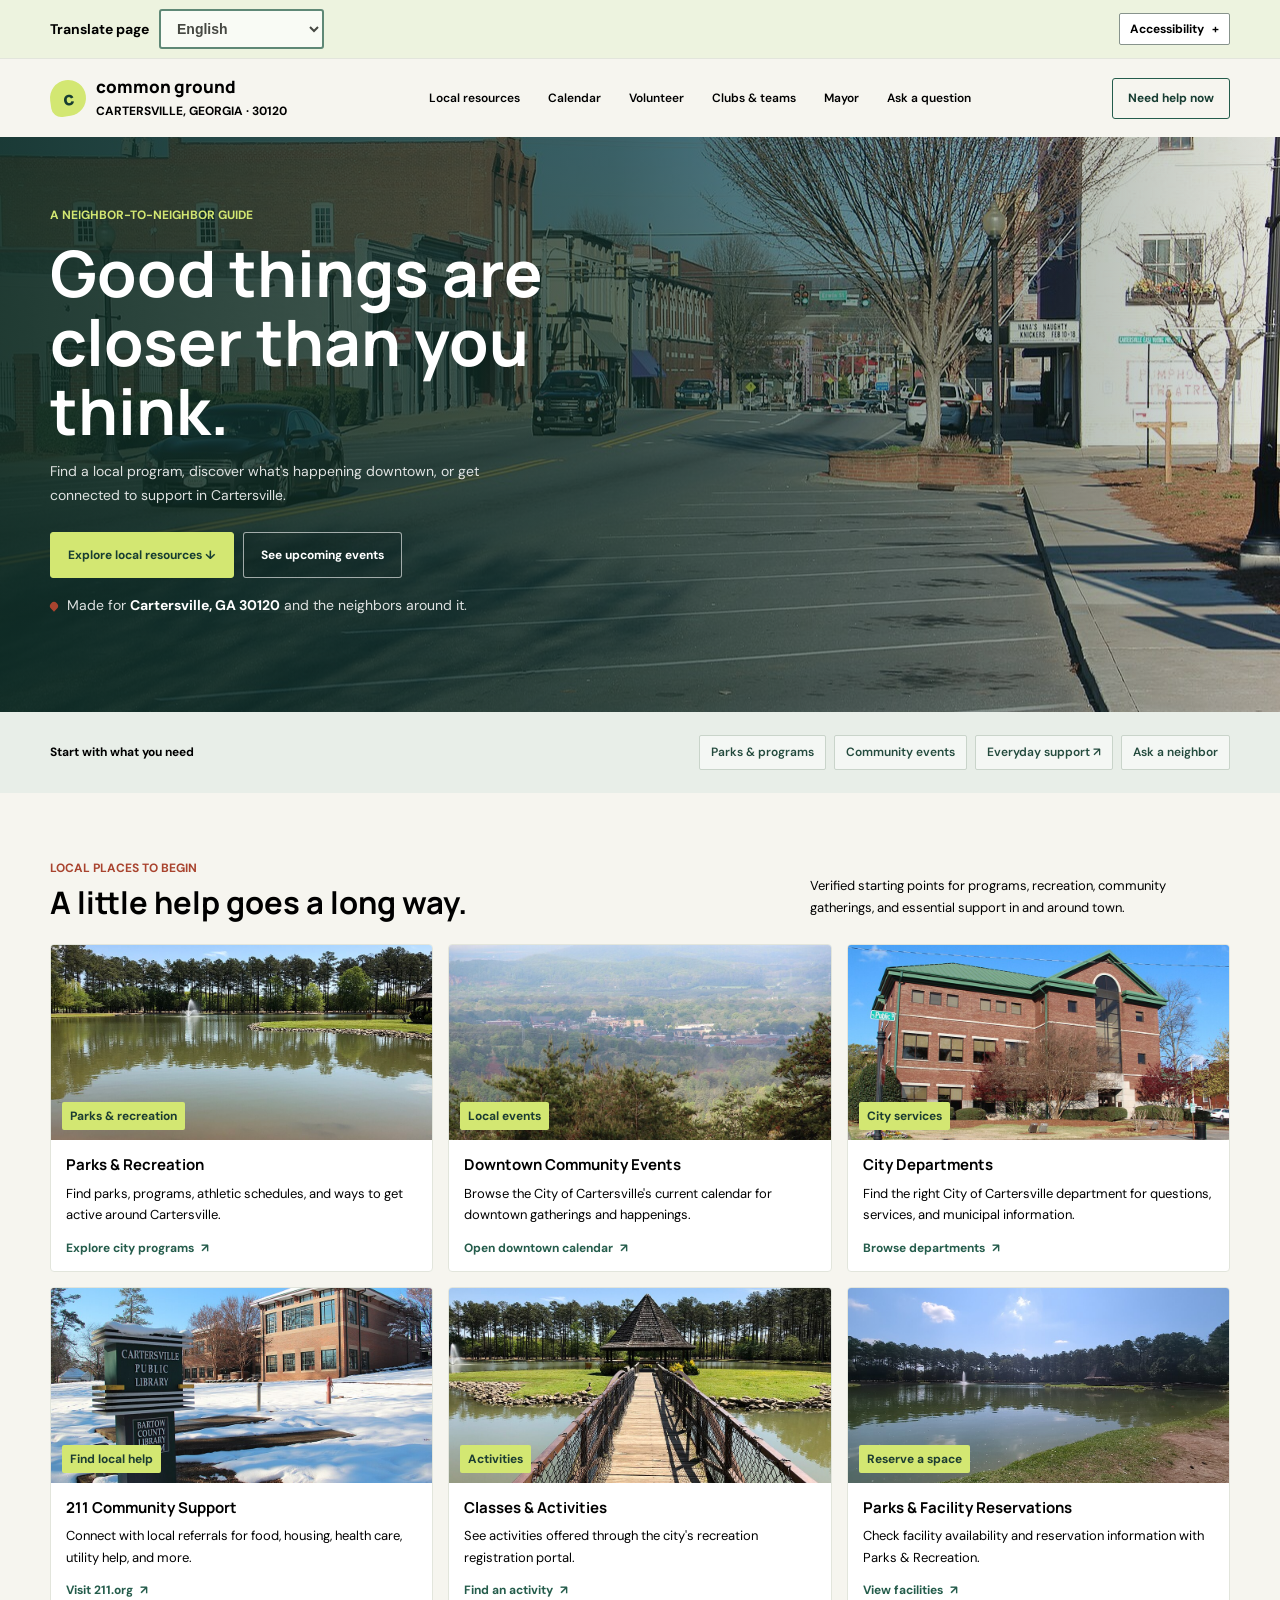
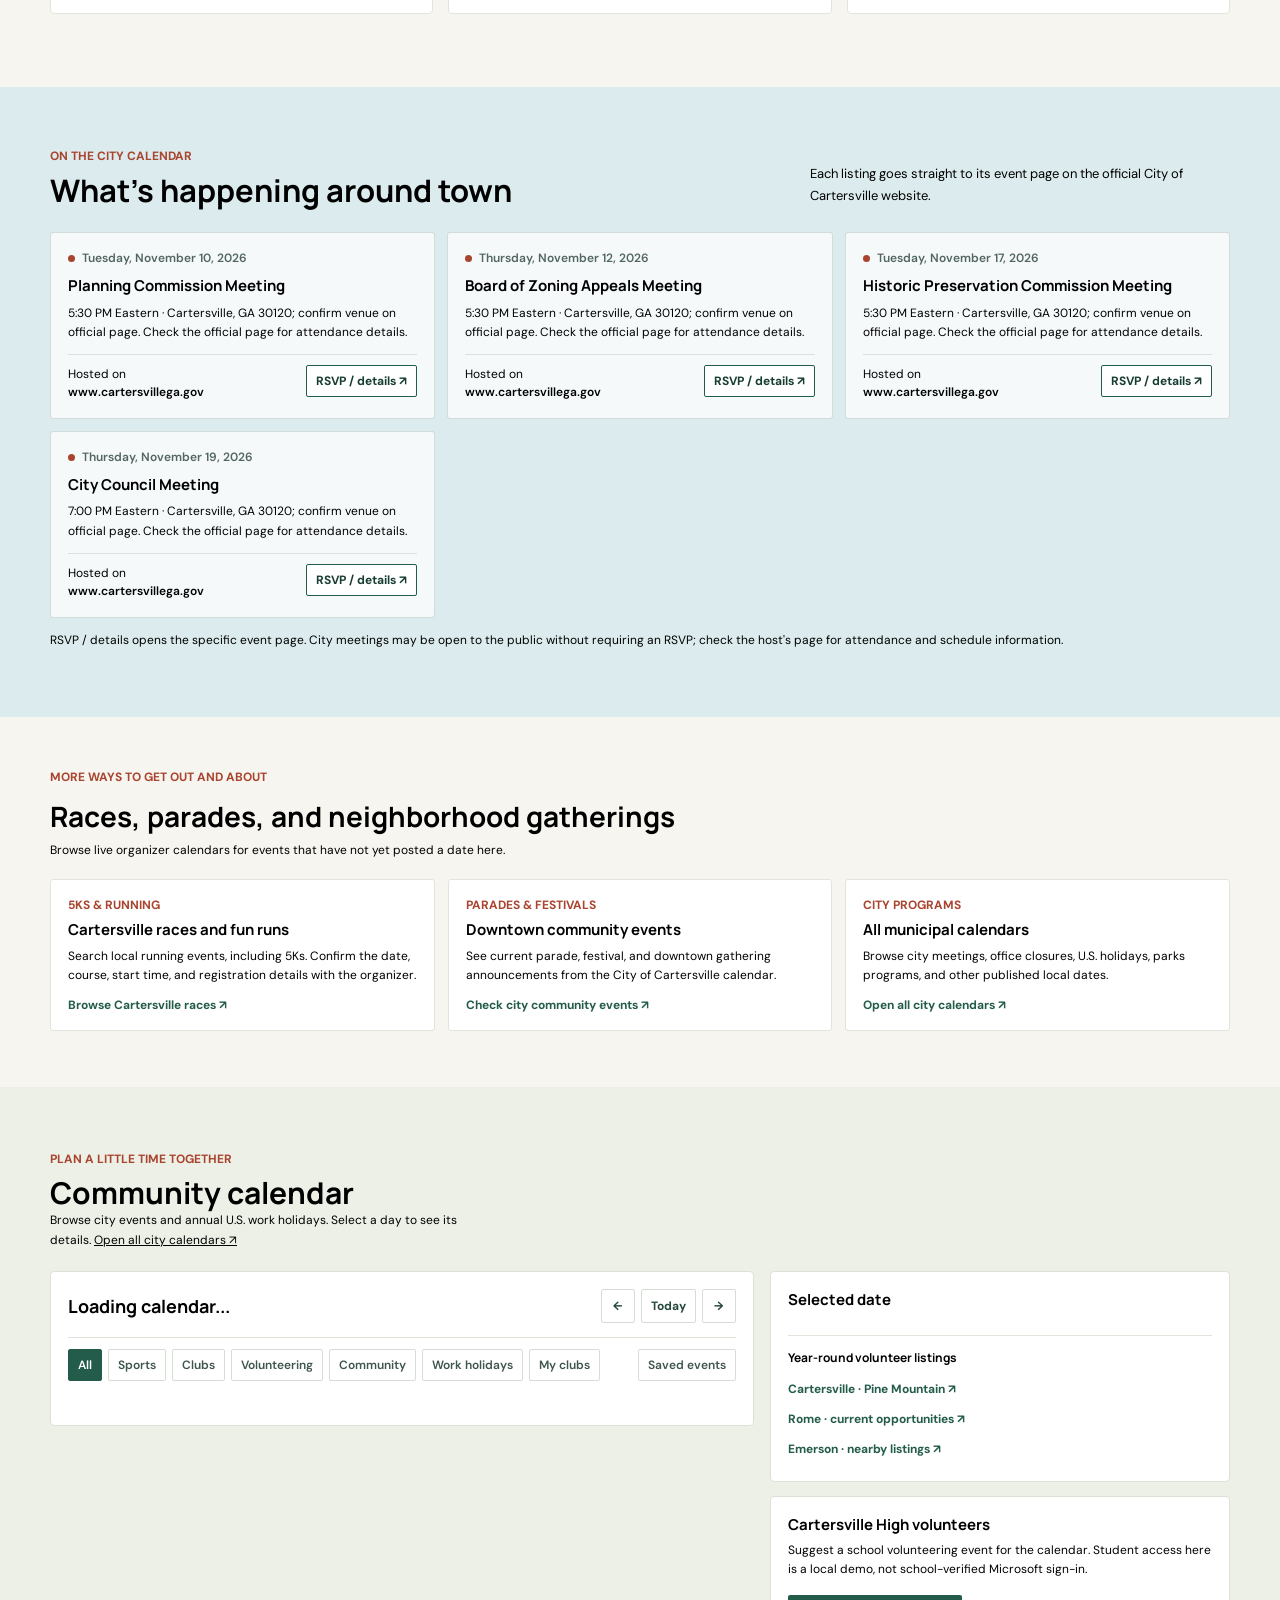
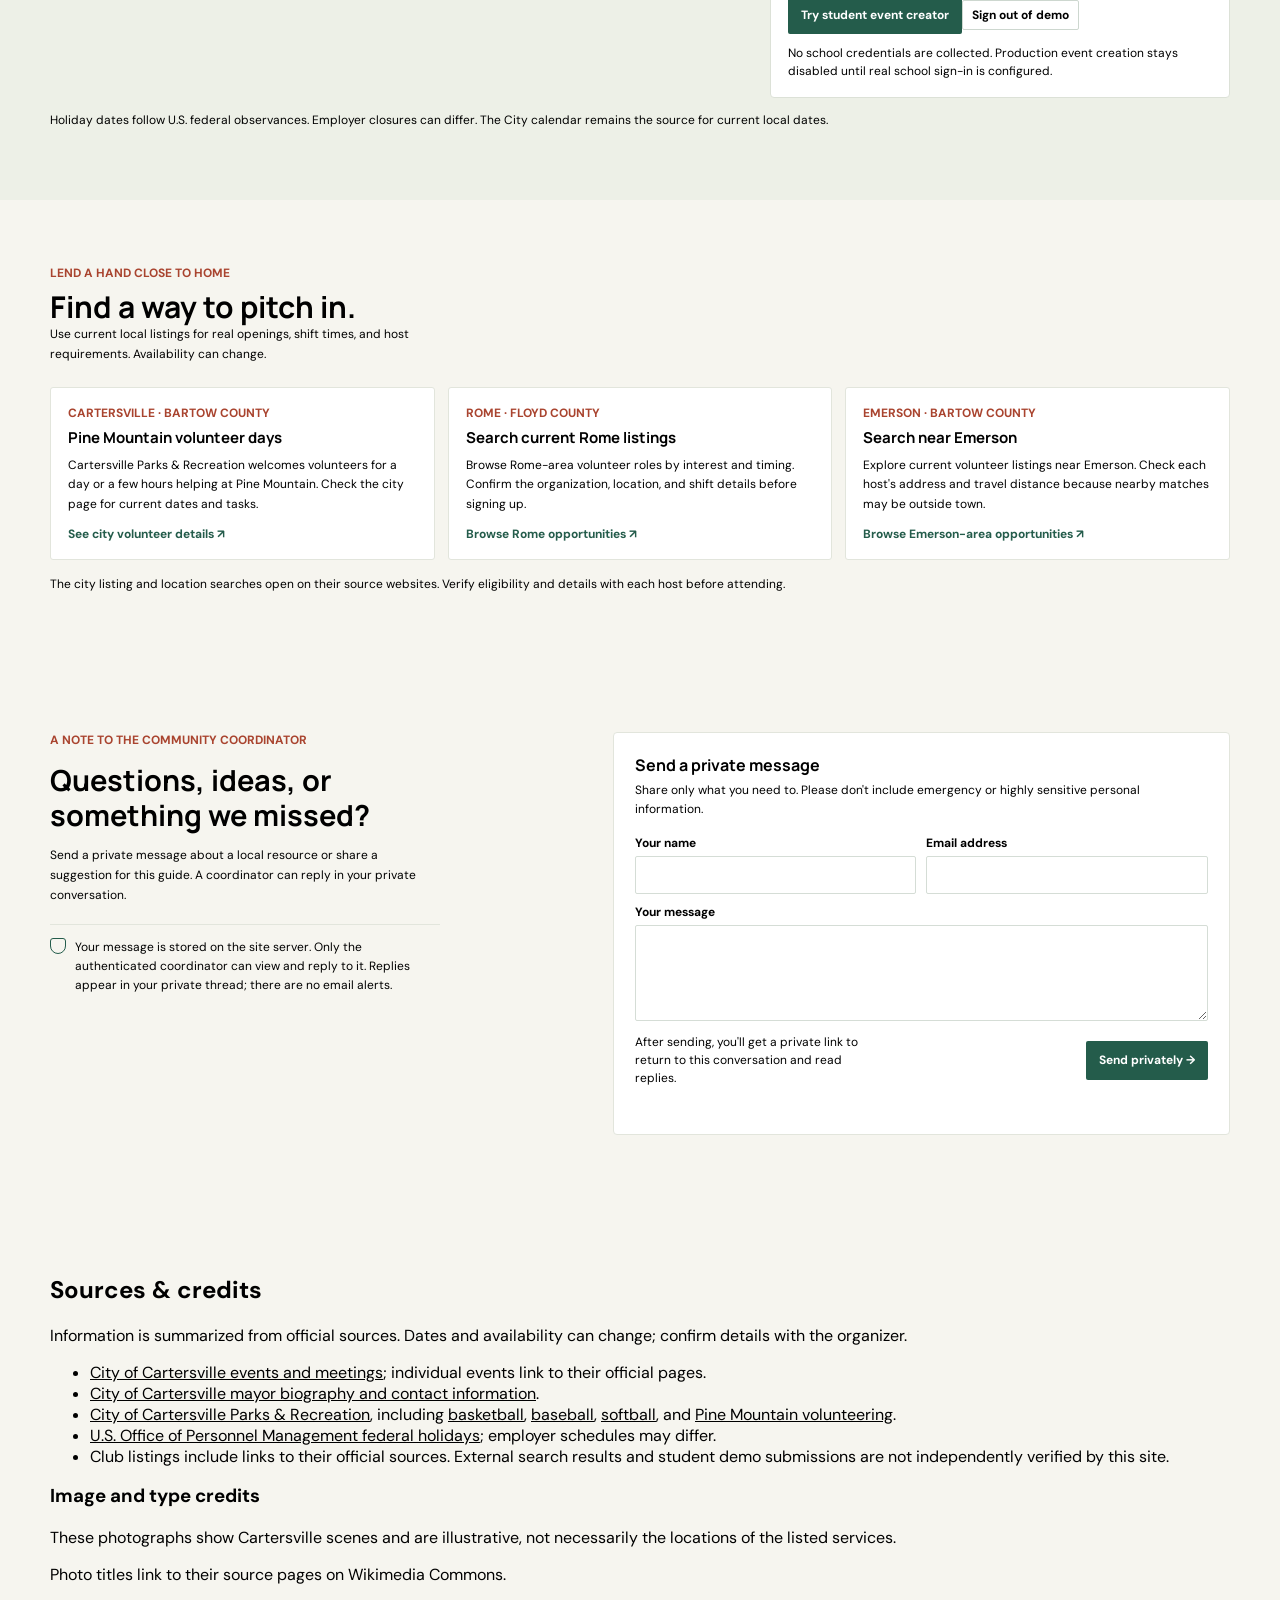
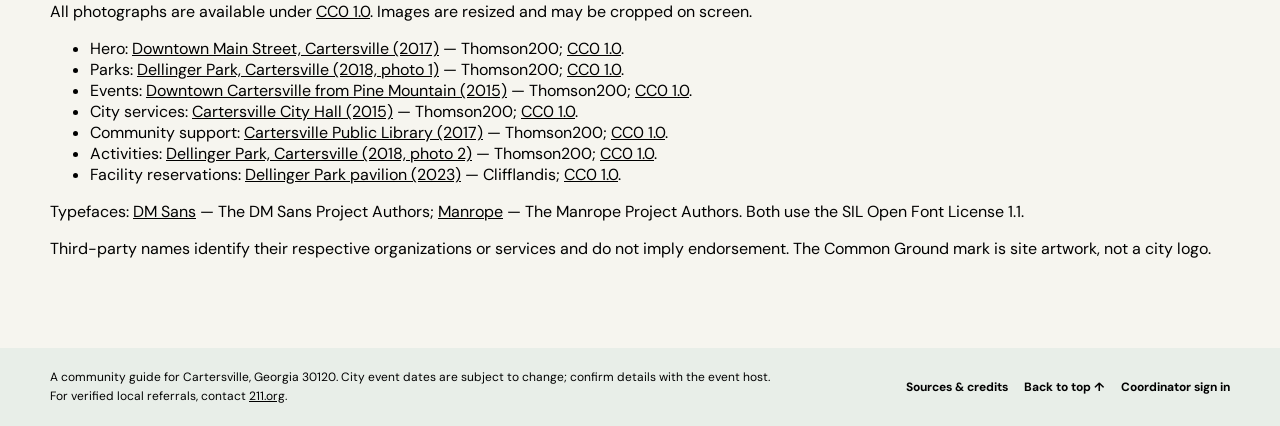
==== commit fb56b253: "Fix homepage image paths" ====
--- a/public/index.html
+++ b/public/index.html
@@ -14,7 +14,7 @@
     *,*::before,*::after{box-sizing:border-box}html{scroll-behavior:smooth}body{min-width:320px;margin:0}button,input,textarea{font:inherit}a{color:inherit}button:focus-visible,a:focus-visible,input:focus-visible,textarea:focus-visible{outline:3px solid var(--coral);outline-offset:3px}.wrap{width:min(var(--content),calc(100% - 48px));margin-inline:auto}.skip{position:absolute;z-index:20;top:8px;left:8px;padding:10px 14px;transform:translateY(-160%);background:#fff}.skip:focus{transform:translateY(0)}
     .site-header{position:relative;z-index:5;background:var(--paper)}.header-inner{display:flex;align-items:center;justify-content:space-between;min-height:78px;gap:26px}.brand{display:inline-flex;align-items:center;gap:10px;text-decoration:none;flex:0 0 auto}.brand-mark{display:grid;width:36px;aspect-ratio:1;place-items:center;border-radius:50% 50% 50% 10px;color:var(--green-dark);background:var(--lime);font-family:var(--display);font-size:19px;font-weight:800;transform:rotate(-8deg)}.brand-name{font-family:var(--display);font-size:17px;font-weight:800;line-height:1}.brand-place{display:block;margin-top:5px;color:var(--muted);font-size:10px;font-weight:700;letter-spacing:.08em;text-transform:uppercase}.main-nav{display:flex;align-items:center;gap:28px}.main-nav a{font-size:12px;font-weight:600;text-decoration:none}.main-nav a:hover{color:var(--green)}.header-action{display:inline-flex;align-items:center;justify-content:center;min-height:41px;padding:0 15px;border:1px solid var(--green);border-radius:3px;color:var(--green-dark);font-size:11px;font-weight:700;text-decoration:none;white-space:nowrap}.header-action:hover{color:white;background:var(--green)}.menu-toggle{display:none}
     .utility-bar{position:relative;z-index:8;border-bottom:1px solid var(--line);background:#fff}.utility-inner{display:flex;align-items:center;justify-content:flex-end;gap:16px;min-height:44px}.language-picker{display:flex;align-items:center;gap:8px;color:var(--ink);font-size:12px;font-weight:700}.language-picker select{min-height:32px;padding:0 9px;border:1px solid #87938c;border-radius:2px;color:var(--ink);background:#fff;font-size:12px}.language-status{position:absolute;width:1px;height:1px;padding:0;margin:-1px;overflow:hidden;clip:rect(0,0,0,0);white-space:nowrap;border:0}.accessibility-menu{position:relative}.accessibility-menu summary{display:flex;min-height:32px;align-items:center;padding:0 10px;border:1px solid #87938c;border-radius:2px;color:var(--ink);background:#fff;font-size:12px;font-weight:700;cursor:pointer;list-style:none}.accessibility-menu summary::-webkit-details-marker{display:none}.accessibility-menu summary::after{margin-left:8px;content:"+"}.accessibility-menu[open] summary::after{content:"−"}.accessibility-panel{position:absolute;top:calc(100% + 7px);right:0;z-index:10;width:min(290px,calc(100vw - 36px));padding:14px;border:1px solid #7d8981;border-radius:3px;background:#fff;box-shadow:0 10px 24px rgba(0,0,0,.18)}.accessibility-panel h2{margin:0 0 10px;font-family:var(--display);font-size:16px}.accessibility-panel label{display:flex;align-items:center;gap:9px;padding:8px 0;color:#000;font-size:13px}.accessibility-panel input{width:18px;height:18px;accent-color:var(--green)}.accessibility-reset{min-height:34px;margin-top:8px;padding:0 10px;border:1px solid var(--green);border-radius:2px;color:var(--green-dark);background:#fff;font-size:12px;font-weight:700;cursor:pointer}.utility-status{margin:8px 0 0;color:#000;font-size:11px}
-    .hero{position:relative;display:flex;align-items:center;min-height:530px;overflow:hidden;color:white;background:#315b4a url("/images/downtown.jpg") center 47%/cover}.hero::before{position:absolute;inset:0;background:linear-gradient(90deg,rgba(14,43,35,.91),rgba(14,43,35,.69) 48%,rgba(14,43,35,.12));content:""}.hero-inner{position:relative;z-index:1;width:min(var(--content),calc(100% - 48px));margin-inline:auto;padding-block:70px}.hero-copy{max-width:660px;animation:rise .7s ease-out both}.eyebrow{margin:0 0 15px;color:var(--coral);font-size:10px;font-weight:700;letter-spacing:.13em;text-transform:uppercase}.hero .eyebrow{color:var(--lime)}h1,h2,h3,p{margin-top:0}.hero h1{max-width:640px;margin-bottom:15px;font-family:var(--display);font-size:clamp(42px,5vw,64px);font-weight:700;line-height:1.08}.hero-copy>p:not(.eyebrow){max-width:490px;margin-bottom:24px;color:rgba(255,255,255,.86);font-size:14px;line-height:1.7}.hero-actions{display:flex;flex-wrap:wrap;gap:9px}.hero-link{display:inline-flex;align-items:center;justify-content:center;min-height:46px;padding:0 17px;border:1px solid var(--lime);border-radius:3px;color:var(--green-dark);background:var(--lime);font-size:11px;font-weight:700;text-decoration:none}.hero-link:hover{background:#e0f294}.hero-link.secondary{border-color:rgba(255,255,255,.6);color:white;background:rgba(0,0,0,.08)}.hero-link.secondary:hover{background:rgba(255,255,255,.14)}.hero-location{display:flex;align-items:center;gap:9px;margin:16px 0 0;color:rgba(255,255,255,.8);font-size:10px}.hero-location strong{color:white}.pin{width:8px;height:8px;border-radius:50% 50% 50% 0;background:var(--coral);transform:rotate(-45deg)}
+    .hero{position:relative;display:flex;align-items:center;min-height:530px;overflow:hidden;color:white;background:#315b4a url("images/downtown.jpg") center 47%/cover}.hero::before{position:absolute;inset:0;background:linear-gradient(90deg,rgba(14,43,35,.91),rgba(14,43,35,.69) 48%,rgba(14,43,35,.12));content:""}.hero-inner{position:relative;z-index:1;width:min(var(--content),calc(100% - 48px));margin-inline:auto;padding-block:70px}.hero-copy{max-width:660px;animation:rise .7s ease-out both}.eyebrow{margin:0 0 15px;color:var(--coral);font-size:10px;font-weight:700;letter-spacing:.13em;text-transform:uppercase}.hero .eyebrow{color:var(--lime)}h1,h2,h3,p{margin-top:0}.hero h1{max-width:640px;margin-bottom:15px;font-family:var(--display);font-size:clamp(42px,5vw,64px);font-weight:700;line-height:1.08}.hero-copy>p:not(.eyebrow){max-width:490px;margin-bottom:24px;color:rgba(255,255,255,.86);font-size:14px;line-height:1.7}.hero-actions{display:flex;flex-wrap:wrap;gap:9px}.hero-link{display:inline-flex;align-items:center;justify-content:center;min-height:46px;padding:0 17px;border:1px solid var(--lime);border-radius:3px;color:var(--green-dark);background:var(--lime);font-size:11px;font-weight:700;text-decoration:none}.hero-link:hover{background:#e0f294}.hero-link.secondary{border-color:rgba(255,255,255,.6);color:white;background:rgba(0,0,0,.08)}.hero-link.secondary:hover{background:rgba(255,255,255,.14)}.hero-location{display:flex;align-items:center;gap:9px;margin:16px 0 0;color:rgba(255,255,255,.8);font-size:10px}.hero-location strong{color:white}.pin{width:8px;height:8px;border-radius:50% 50% 50% 0;background:var(--coral);transform:rotate(-45deg)}
     .quick{padding-block:23px;background:#e8eee8}.quick-inner{display:flex;align-items:center;justify-content:space-between;gap:18px}.quick-label{margin:0;color:#3a5149;font-size:11px;font-weight:700}.quick-links{display:flex;flex-wrap:wrap;gap:8px}.quick-links a{display:inline-flex;align-items:center;min-height:35px;padding:0 11px;border:1px solid #c9d4ca;border-radius:2px;color:#244b3e;background:rgba(255,255,255,.54);font-size:10px;font-weight:600;text-decoration:none}.quick-links a:hover{border-color:var(--green);background:white}
     .section{padding-block:67px 73px;scroll-margin-top:20px}.section-heading{display:flex;align-items:end;justify-content:space-between;gap:22px;margin-bottom:23px}.section-heading .eyebrow{margin-bottom:8px}.section-heading h2{margin-bottom:0;font-family:var(--display);font-size:31px;font-weight:700;line-height:1.2}.section-intro{max-width:420px;margin:0 0 2px;color:var(--muted);font-size:11px;line-height:1.7}.resource-grid{display:grid;grid-template-columns:repeat(3,minmax(0,1fr));gap:15px}.resource-card{display:flex;min-width:0;flex-direction:column;overflow:hidden;border:1px solid var(--line);border-radius:4px;background:white;animation:rise .42s ease-out both;transition:transform .18s ease,box-shadow .18s ease}.resource-card:hover{transform:translateY(-3px);box-shadow:0 10px 24px rgba(29,53,44,.08)}.card-image{position:relative;aspect-ratio:1.95;overflow:hidden;background:#e0e9df}.card-image img{display:block;width:100%;height:100%;object-fit:cover;transition:transform .35s ease}.resource-card:hover .card-image img{transform:scale(1.035)}.category{position:absolute;bottom:10px;left:11px;padding:6px 8px;border-radius:2px;color:#1c3c32;background:var(--lime);font-size:9px;font-weight:700}.card-body{display:flex;flex:1;flex-direction:column;padding:15px}.card-title{margin:0 0 7px;font-family:var(--display);font-size:15px;font-weight:700;line-height:1.35}.card-description{min-height:39px;margin:0 0 14px;color:#5b6b64;font-size:10px;line-height:1.65}.card-link{display:inline-flex;align-items:center;gap:7px;align-self:flex-start;margin-top:auto;padding:0;border:0;color:var(--green);background:transparent;font-size:10px;font-weight:700;text-decoration:none;cursor:pointer}.card-link:hover{color:var(--coral);text-decoration:underline}
     .events{padding-block:61px 67px;background:var(--blue);scroll-margin-top:20px}.event-list{display:grid;grid-template-columns:repeat(3,minmax(0,1fr));gap:12px}.event-card{display:flex;min-width:0;flex-direction:column;padding:17px;border:1px solid rgba(32,71,59,.16);border-radius:3px;background:rgba(255,255,255,.7)}.event-date{display:flex;align-items:center;gap:7px;margin-bottom:10px;color:#52665f;font-size:9px;font-weight:600}.event-date::before{width:7px;height:7px;flex:0 0 7px;border-radius:50%;background:var(--coral);content:""}.event-title{margin:0 0 7px;font-family:var(--display);font-size:15px;font-weight:700;line-height:1.35}.event-description{min-height:34px;margin:0 0 12px;color:#5b6b64;font-size:10px;line-height:1.6}.event-action{display:flex;align-items:flex-start;justify-content:space-between;gap:8px;margin-top:auto;padding-top:10px;border-top:1px solid rgba(32,71,59,.13)}.event-host{min-width:0;overflow-wrap:anywhere;color:#62726c;font-size:8px;line-height:1.5}.event-host strong{display:block;color:#455a51;font-size:9px;font-weight:600}.rsvp-link{display:inline-flex;align-items:center;justify-content:center;min-height:32px;flex:0 0 auto;padding:0 9px;border:1px solid var(--green);border-radius:2px;color:var(--green-dark);background:white;font-size:9px;font-weight:700;text-decoration:none}.rsvp-link:hover{color:white;background:var(--green)}.event-note{margin:13px 0 0;color:#556b63;font-size:9px;line-height:1.6}
@@ -199,12 +199,12 @@
     <section class="quick" aria-label="Popular local resources"><div class="wrap quick-inner"><p class="quick-label">Start with what you need</p><div class="quick-links"><a href="#directory">Parks & programs</a><a href="#events">Community events</a><a href="https://www.211.org/" target="_blank" rel="noopener noreferrer">Everyday support ↗</a><a href="#connect">Ask a neighbor</a></div></div></section>
     <section class="section wrap" id="directory" aria-labelledby="directory-title"><div class="section-heading"><div><p class="eyebrow">Local places to begin</p><h2 id="directory-title">A little help goes a long way.</h2></div><p class="section-intro">Verified starting points for programs, recreation, community gatherings, and essential support in and around town.</p></div>
       <div class="resource-grid">
-        <article class="resource-card" style="animation-delay:0ms"><div class="card-image"><img src="/images/dellinger-park.jpg" alt="Lake and fountain at Dellinger Park" loading="lazy"><span class="category">Parks & recreation</span></div><div class="card-body"><h3 class="card-title">Parks & Recreation</h3><p class="card-description">Find parks, programs, athletic schedules, and ways to get active around Cartersville.</p><a class="card-link" href="https://www.cityofcartersville.org/173/Parks-Recreation" target="_blank" rel="noopener noreferrer">Explore city programs <span aria-hidden="true">↗</span></a></div></article>
-        <article class="resource-card" style="animation-delay:55ms"><div class="card-image"><img src="/images/pine-mountain-view.jpg" alt="Downtown Cartersville viewed from Pine Mountain" loading="lazy"><span class="category">Local events</span></div><div class="card-body"><h3 class="card-title">Downtown Community Events</h3><p class="card-description">Browse the City of Cartersville's current calendar for downtown gatherings and happenings.</p><a class="card-link" href="https://www.cityofcartersville.org/calendar.aspx?CID=25" target="_blank" rel="noopener noreferrer">Open downtown calendar <span aria-hidden="true">↗</span></a></div></article>
-        <article class="resource-card" style="animation-delay:110ms"><div class="card-image"><img src="/images/city-hall.jpg" alt="Cartersville City Hall" loading="lazy"><span class="category">City services</span></div><div class="card-body"><h3 class="card-title">City Departments</h3><p class="card-description">Find the right City of Cartersville department for questions, services, and municipal information.</p><a class="card-link" href="https://www.cityofcartersville.org/149/Departments" target="_blank" rel="noopener noreferrer">Browse departments <span aria-hidden="true">↗</span></a></div></article>
-        <article class="resource-card" style="animation-delay:165ms"><div class="card-image"><img src="/images/library.jpg" alt="Cartersville Public Library in winter" loading="lazy"><span class="category">Find local help</span></div><div class="card-body"><h3 class="card-title">211 Community Support</h3><p class="card-description">Connect with local referrals for food, housing, health care, utility help, and more.</p><a class="card-link" href="https://www.211.org/" target="_blank" rel="noopener noreferrer">Visit 211.org <span aria-hidden="true">↗</span></a></div></article>
-        <article class="resource-card" style="animation-delay:220ms"><div class="card-image"><img src="/images/dellinger-park-activities.jpg" alt="Walkway to a pavilion at Dellinger Park" loading="lazy"><span class="category">Activities</span></div><div class="card-body"><h3 class="card-title">Classes & Activities</h3><p class="card-description">See activities offered through the city's recreation registration portal.</p><a class="card-link" href="https://cartersvillega.myrec.com/info/activities/default.aspx?type=activities" target="_blank" rel="noopener noreferrer">Find an activity <span aria-hidden="true">↗</span></a></div></article>
-        <article class="resource-card" style="animation-delay:275ms"><div class="card-image"><img src="/images/park-pavilion.jpg" alt="Lake and pavilion at Dellinger Park" loading="lazy"><span class="category">Reserve a space</span></div><div class="card-body"><h3 class="card-title">Parks & Facility Reservations</h3><p class="card-description">Check facility availability and reservation information with Parks & Recreation.</p><a class="card-link" href="https://cartersvillega.myrec.com/info/facilities/default.aspx" target="_blank" rel="noopener noreferrer">View facilities <span aria-hidden="true">↗</span></a></div></article>
+        <article class="resource-card" style="animation-delay:0ms"><div class="card-image"><img src="images/dellinger-park.jpg" alt="Lake and fountain at Dellinger Park" loading="lazy"><span class="category">Parks & recreation</span></div><div class="card-body"><h3 class="card-title">Parks & Recreation</h3><p class="card-description">Find parks, programs, athletic schedules, and ways to get active around Cartersville.</p><a class="card-link" href="https://www.cityofcartersville.org/173/Parks-Recreation" target="_blank" rel="noopener noreferrer">Explore city programs <span aria-hidden="true">↗</span></a></div></article>
+        <article class="resource-card" style="animation-delay:55ms"><div class="card-image"><img src="images/pine-mountain-view.jpg" alt="Downtown Cartersville viewed from Pine Mountain" loading="lazy"><span class="category">Local events</span></div><div class="card-body"><h3 class="card-title">Downtown Community Events</h3><p class="card-description">Browse the City of Cartersville's current calendar for downtown gatherings and happenings.</p><a class="card-link" href="https://www.cityofcartersville.org/calendar.aspx?CID=25" target="_blank" rel="noopener noreferrer">Open downtown calendar <span aria-hidden="true">↗</span></a></div></article>
+        <article class="resource-card" style="animation-delay:110ms"><div class="card-image"><img src="images/city-hall.jpg" alt="Cartersville City Hall" loading="lazy"><span class="category">City services</span></div><div class="card-body"><h3 class="card-title">City Departments</h3><p class="card-description">Find the right City of Cartersville department for questions, services, and municipal information.</p><a class="card-link" href="https://www.cityofcartersville.org/149/Departments" target="_blank" rel="noopener noreferrer">Browse departments <span aria-hidden="true">↗</span></a></div></article>
+        <article class="resource-card" style="animation-delay:165ms"><div class="card-image"><img src="images/library.jpg" alt="Cartersville Public Library in winter" loading="lazy"><span class="category">Find local help</span></div><div class="card-body"><h3 class="card-title">211 Community Support</h3><p class="card-description">Connect with local referrals for food, housing, health care, utility help, and more.</p><a class="card-link" href="https://www.211.org/" target="_blank" rel="noopener noreferrer">Visit 211.org <span aria-hidden="true">↗</span></a></div></article>
+        <article class="resource-card" style="animation-delay:220ms"><div class="card-image"><img src="images/dellinger-park-activities.jpg" alt="Walkway to a pavilion at Dellinger Park" loading="lazy"><span class="category">Activities</span></div><div class="card-body"><h3 class="card-title">Classes & Activities</h3><p class="card-description">See activities offered through the city's recreation registration portal.</p><a class="card-link" href="https://cartersvillega.myrec.com/info/activities/default.aspx?type=activities" target="_blank" rel="noopener noreferrer">Find an activity <span aria-hidden="true">↗</span></a></div></article>
+        <article class="resource-card" style="animation-delay:275ms"><div class="card-image"><img src="images/park-pavilion.jpg" alt="Lake and pavilion at Dellinger Park" loading="lazy"><span class="category">Reserve a space</span></div><div class="card-body"><h3 class="card-title">Parks & Facility Reservations</h3><p class="card-description">Check facility availability and reservation information with Parks & Recreation.</p><a class="card-link" href="https://cartersvillega.myrec.com/info/facilities/default.aspx" target="_blank" rel="noopener noreferrer">View facilities <span aria-hidden="true">↗</span></a></div></article>
       </div>
     </section>
     <section class="events" id="events" aria-labelledby="events-title"><div class="wrap"><div class="section-heading"><div><p class="eyebrow">On the city calendar</p><h2 id="events-title">What's happening around town</h2></div><p class="section-intro">Each listing goes straight to its event page on the official City of Cartersville website.</p></div><div class="event-list" id="event-list" aria-live="polite"></div><p class="event-note">RSVP / details opens the specific event page. City meetings may be open to the public without requiring an RSVP; check the host's page for attendance and schedule information.</p></div></section>
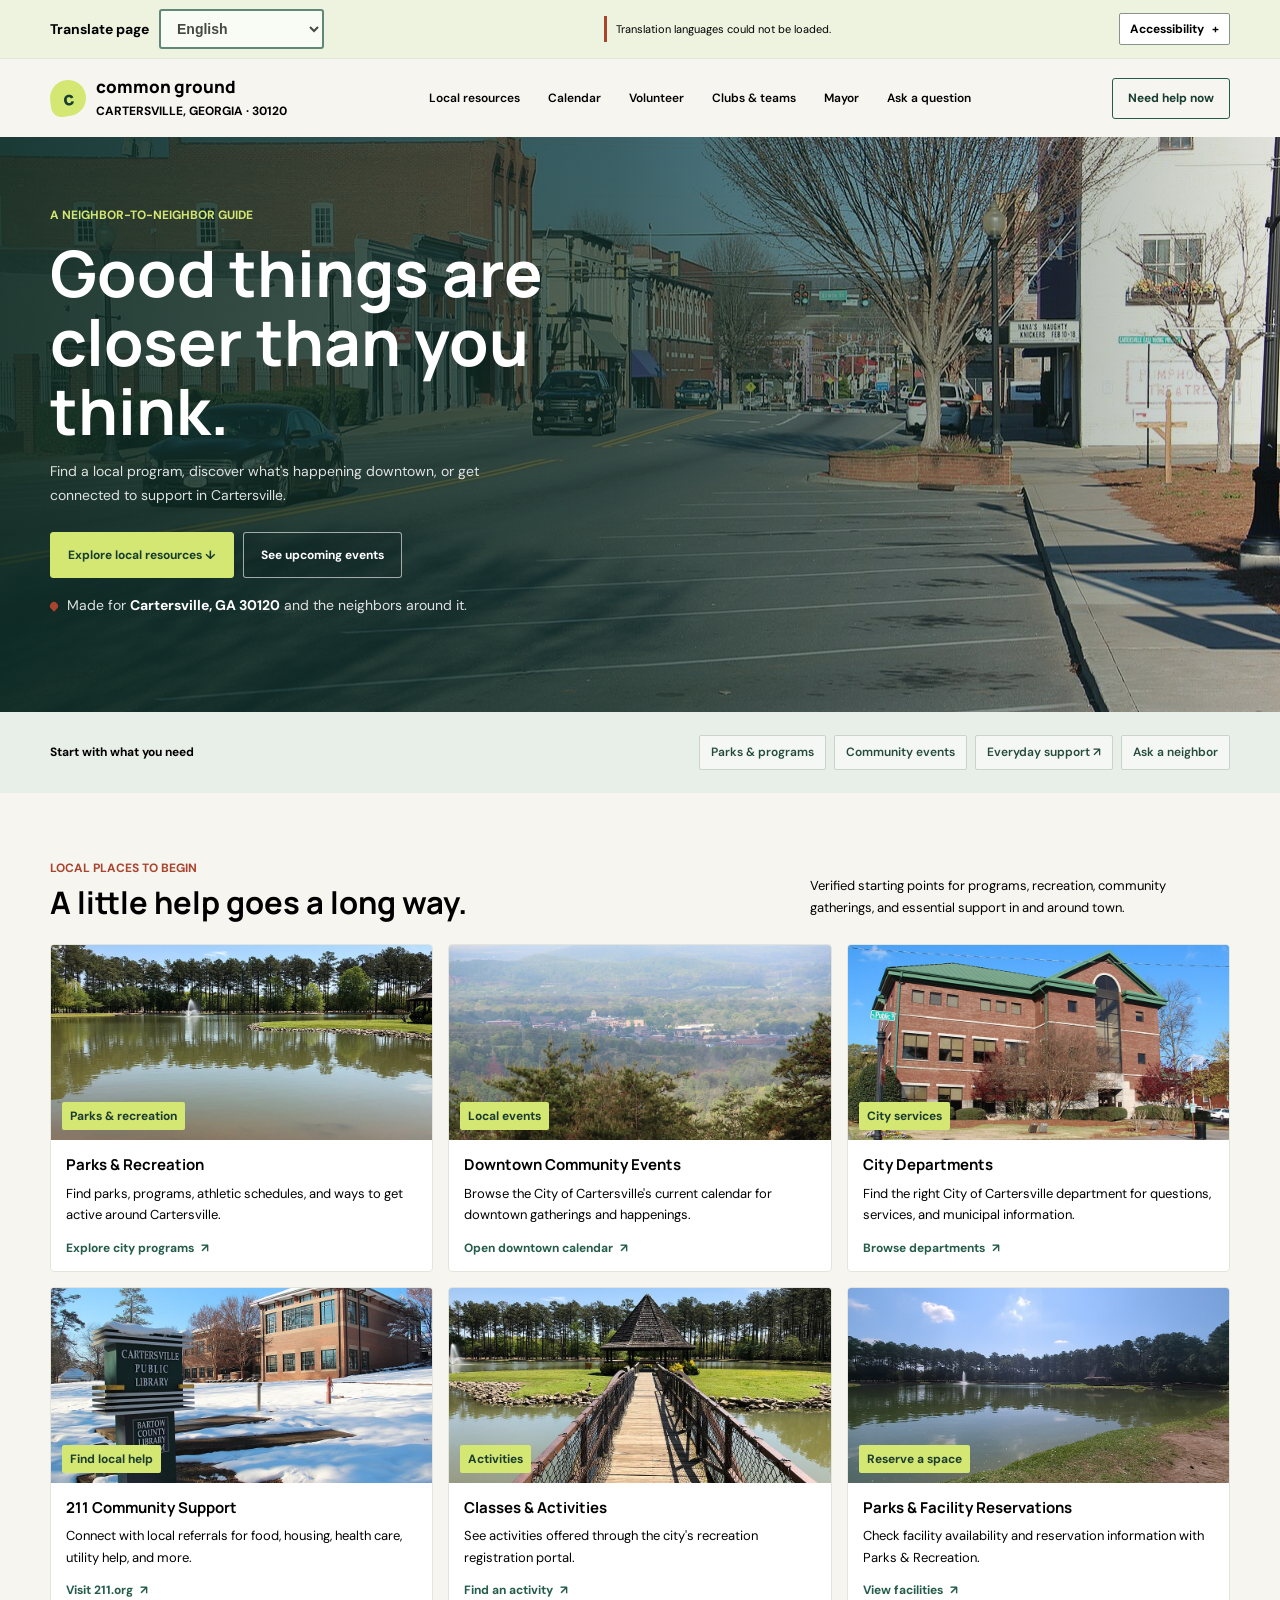
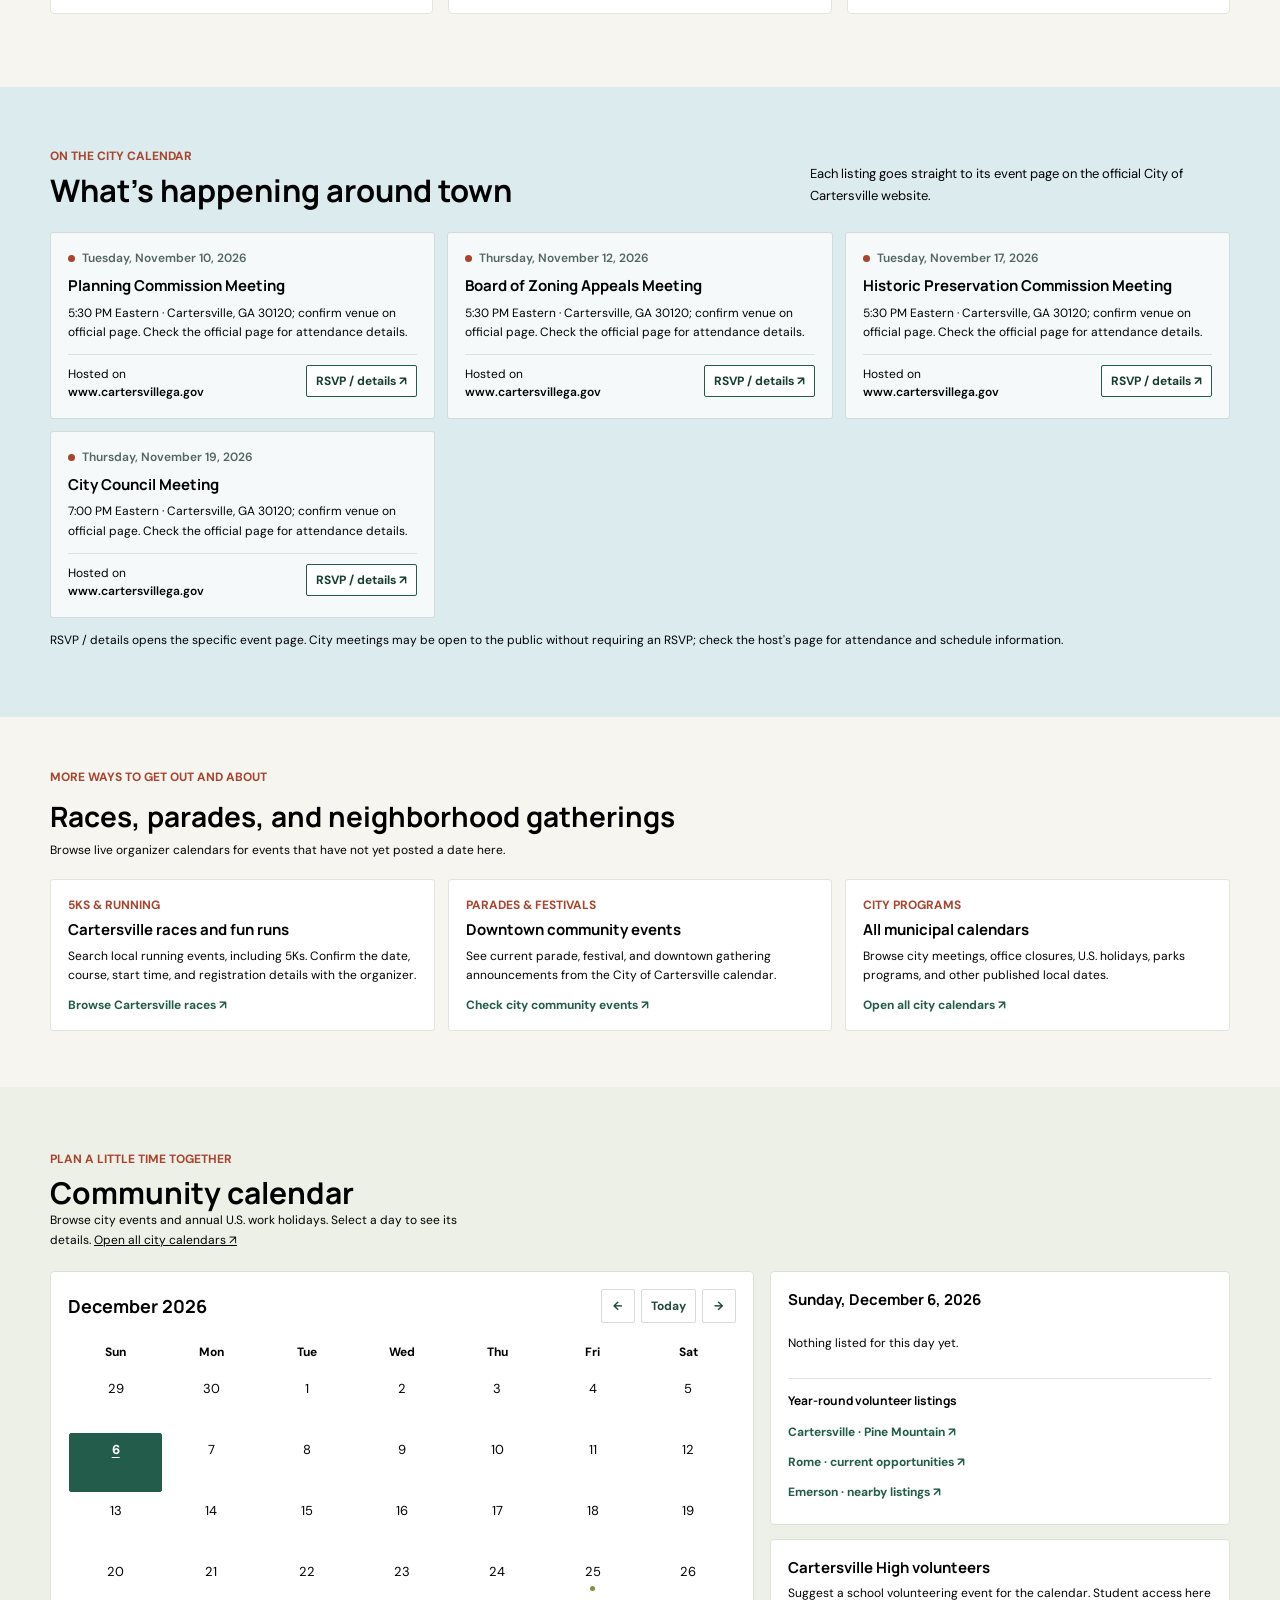
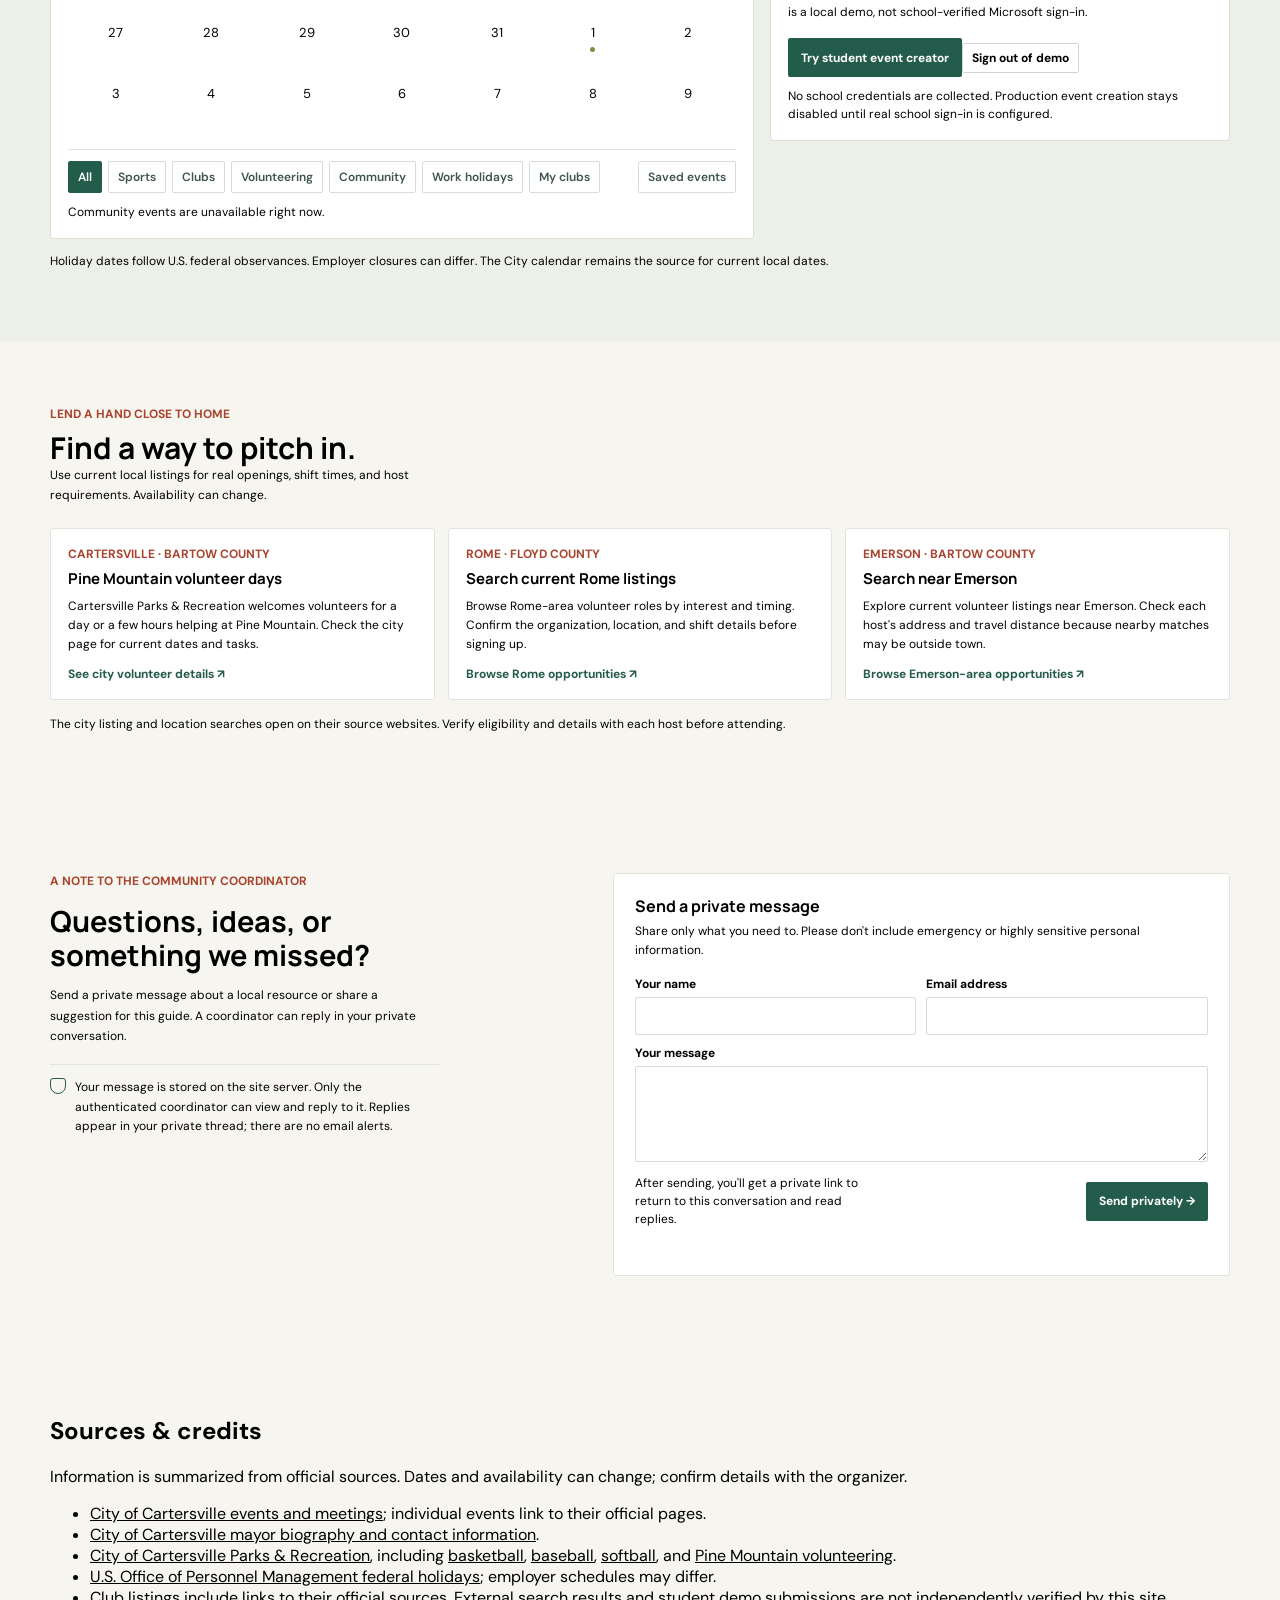
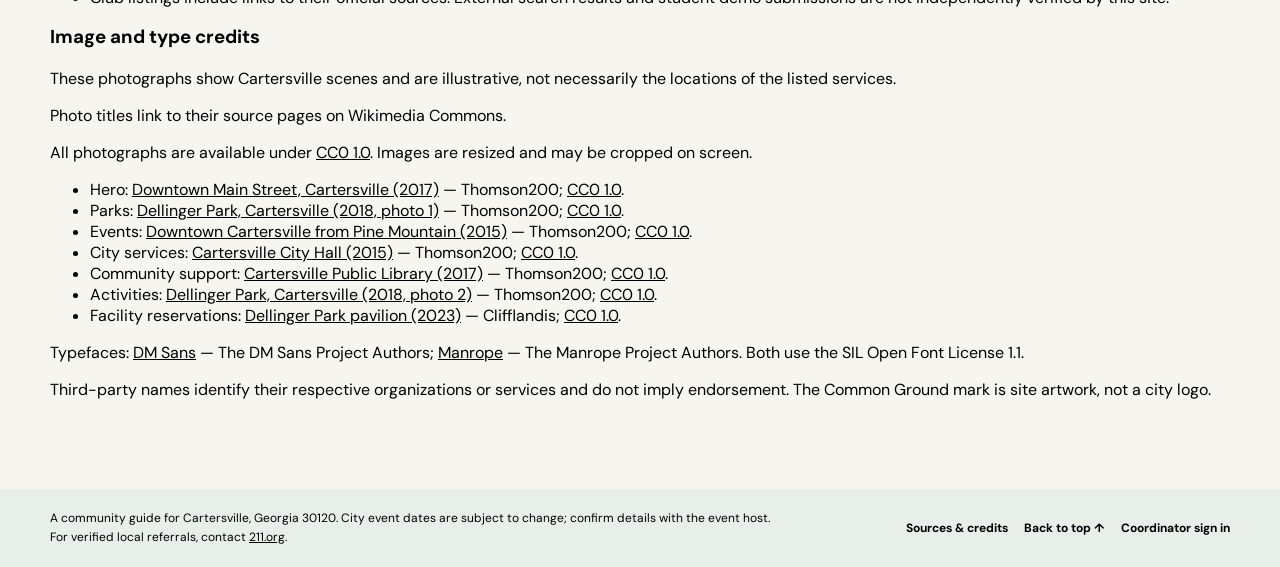
==== commit d0c006d3: "Fix website navigation and asset paths" ====
--- a/public/index.html
+++ b/public/index.html
@@ -187,7 +187,7 @@
   <div class="utility-bar"><div class="wrap utility-inner"><label class="language-picker" for="page-language">Translate page<select id="page-language" disabled aria-describedby="language-status"><option value="en">English</option></select></label><p class="language-status" id="language-status" role="status" aria-live="polite">Loading translation options...</p><details class="accessibility-menu"><summary>Accessibility</summary><div class="accessibility-panel"><h2>Accessibility settings</h2><label><input type="checkbox" data-accessibility="large-text"> Larger text</label><label><input type="checkbox" data-accessibility="high-contrast"> High contrast</label><label><input type="checkbox" data-accessibility="underline-links"> Underline links</label><label><input type="checkbox" data-accessibility="reduce-motion"> Reduce motion</label><button class="accessibility-reset" type="button" data-accessibility-reset>Reset settings</button><p class="utility-status" data-accessibility-status role="status" aria-live="polite"></p></div></details></div></div>
   <header class="site-header"><div class="wrap header-inner">
     <a class="brand" href="#top" aria-label="Common Ground, Cartersville home"><span class="brand-mark" aria-hidden="true">c</span><span><span class="brand-name">common ground</span><span class="brand-place">Cartersville, Georgia · 30120</span></span></a>
-    <nav class="main-nav" id="main-nav" aria-label="Main navigation"><a href="#directory">Local resources</a><a href="#calendar">Calendar</a><a href="#volunteer">Volunteer</a><a href="/clubs">Clubs & teams</a><a href="/mayor">Mayor</a><a href="#connect">Ask a question</a></nav>
+    <nav class="main-nav" id="main-nav" aria-label="Main navigation"><a href="#directory">Local resources</a><a href="#calendar">Calendar</a><a href="#volunteer">Volunteer</a><a href="./clubs.html">Clubs & teams</a><a href="./mayor.html">Mayor</a><a href="#connect">Ask a question</a></nav>
     <div style="display:flex;align-items:center;gap:8px"><a class="header-action" href="https://www.211.org/" target="_blank" rel="noopener noreferrer" aria-label="Call 211 or visit 211.org for help">Need help now</a><button class="menu-toggle" id="menu-toggle" type="button" aria-label="Open navigation" aria-expanded="false" aria-controls="main-nav">+</button></div>
   </div></header>
   <main id="main" tabindex="-1">
@@ -300,9 +300,9 @@
     addEvents();window.addEventListener("hashchange",restoreThreadFromHash);restoreThreadFromHash();
   </script>
   <dialog class="rsvp-dialog" id="rsvp-dialog" aria-labelledby="rsvp-dialog-title"><div class="rsvp-dialog-inner"><div class="rsvp-dialog-header"><div><h2 id="rsvp-dialog-title">RSVP to this event</h2><p id="rsvp-event-title"></p></div><button class="dialog-close" id="rsvp-close" type="button" aria-label="Close RSVP dialog">×</button></div><p class="panel-intro">Your RSVP adds to the attendee count. No name or email address is collected.</p><form id="rsvp-form"><input id="rsvp-event-id" name="eventId" type="hidden"><div class="form-bottom"><p class="form-status" id="rsvp-status" role="status" aria-live="polite"></p><button class="submit-button" type="submit">Count me in</button></div></form></div></dialog>
-  <script src="/clubs-data.js" defer></script>
-  <script src="/calendar.js" defer></script>
-  <script src="/languages.js" defer></script>
-  <script src="/accessibility.js" defer></script>
+  <script src="./clubs-data.js" defer></script>
+  <script src="./calendar.js" defer></script>
+  <script src="./languages.js" defer></script>
+  <script src="./accessibility.js" defer></script>
 </body>
 </html>
